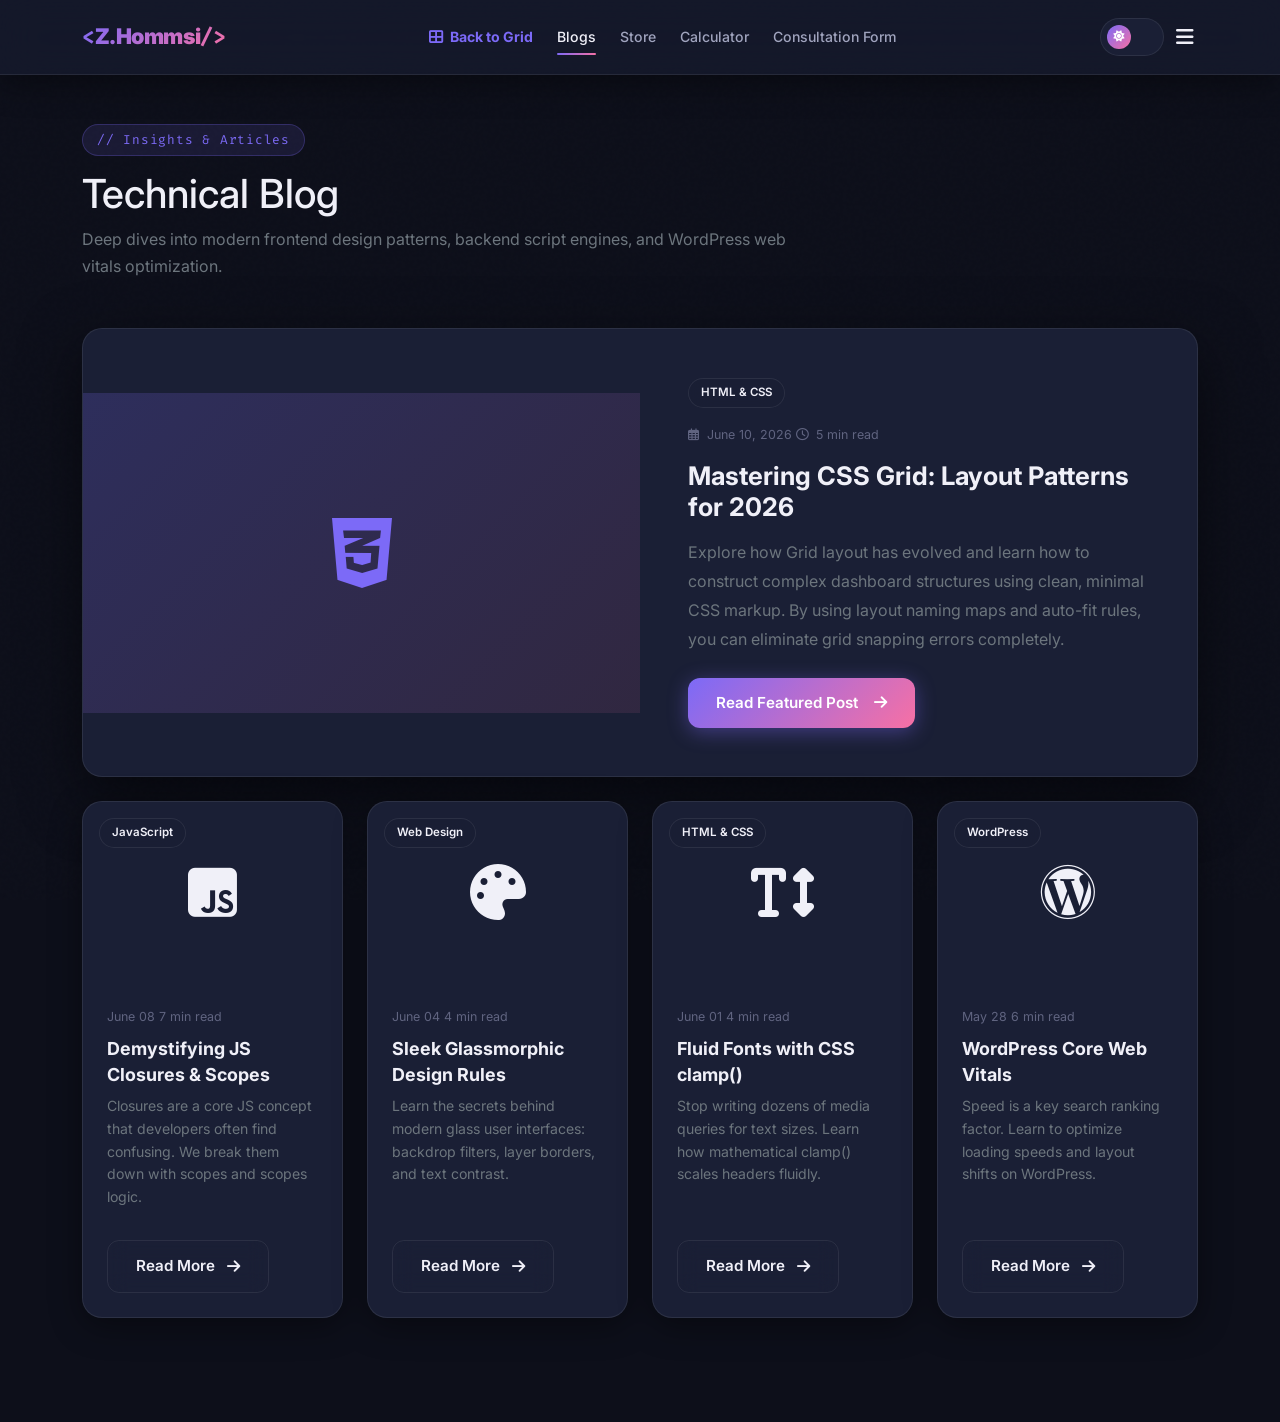
==== blog.html @ add09d16 "full project done" ====
<!DOCTYPE html>
<html lang="en" data-theme="dark">

<head>
  <meta charset="UTF-8" />
  <meta name="viewport" content="width=device-width, initial-scale=1.0" />
  <title>Insights &amp; Articles | Zaenaab Al-Hommsi</title>
  <meta name="description" content="Read insightful frontend design and software engineering articles by Zaenaab Al-Hommsi, featuring grid layouts, scope chains, glassmorphism, and performance vitals." />

  <script>
    const savedTheme = localStorage.getItem('theme') || 'dark';
    document.documentElement.setAttribute('data-theme', savedTheme);
  </script>

  <link rel="stylesheet" href="https://cdnjs.cloudflare.com/ajax/libs/font-awesome/6.5.0/css/all.min.css" />
  <link rel="preconnect" href="https://fonts.googleapis.com" />
  <link rel="preconnect" href="https://fonts.gstatic.com" crossorigin />
  <link href="https://fonts.googleapis.com/css2?family=Inter:wght@300;400;500;600;700;800;900&family=Fira+Code:wght@400;500&display=swap" rel="stylesheet" />
  
  <link href="https://cdn.jsdelivr.net/npm/bootstrap@5.3.2/dist/css/bootstrap.min.css" rel="stylesheet" />

  <link rel="stylesheet" href="css/style.css" />
  <link rel="stylesheet" href="css/tasks.css" />
</head>

<body>

  <nav class="tasks-navbar">
    <div class="container tasks-navbar-inner">
      <a href="index.html#showcase" class="tasks-nav-logo">
        <span>&lt;</span>Z.Hommsi<span>/&gt;</span>
      </a>

      <div class="tasks-nav-links d-none d-lg-flex">
        <a href="index.html#showcase" class="tasks-nav-link back-home"><i class="fas fa-th-large me-1"></i> Back to Grid</a>
        <a href="blog.html" class="tasks-nav-link active">Blogs</a>
        <a href="store.html" class="tasks-nav-link">Store</a>
        <a href="calculator.html" class="tasks-nav-link">Calculator</a>
        <a href="form.html" class="tasks-nav-link">Consultation Form</a>
      </div>

      <div class="d-flex align-items-center gap-2 tasks-nav-actions">
        <button class="theme-toggle" id="themeToggle" aria-label="Toggle theme">
          <div class="toggle-thumb"><i class="fas fa-sun"></i></div>
        </button>
        <button class="tasks-hamburger" id="tasksMobileToggle" aria-label="Toggle Menu">
          <i class="fas fa-bars"></i>
        </button>
      </div>
    </div>
  </nav>

  <div class="tasks-nav-mobile" id="tasksNavMobile">
    <a href="index.html#showcase"><i class="fas fa-th-large me-2"></i>Back to Grid</a>
    <a href="blog.html" class="active">Blogs</a>
    <a href="store.html">Store</a>
    <a href="calculator.html">Calculator</a>
    <a href="form.html">Consultation Form</a>
  </div>

  <main class="tasks-page-content">
    <div class="container py-4">
      
      <div class="row mb-5">
        <div class="col-12 col-md-8">
          <span class="section-tag">// Insights &amp; Articles</span>
          <h1 class="view-header-title">Technical Blog</h1>
          <p class="text-secondary mb-0">Deep dives into modern frontend design patterns, backend script engines, and WordPress web vitals optimization.</p>
        </div>
      </div>

      <div class="row">
        <div class="col-12">
          <div class="card featured-blog-card mb-4">
            <div class="row g-0 align-items-center">
              <div class="col-12 col-lg-6">
                <div class="featured-img-wrapper">
                  <div class="featured-placeholder-img">
                    <i class="fab fa-css3-alt"></i>
                  </div>
                </div>
              </div>
              <div class="col-12 col-lg-6">
                <div class="card-body p-4 p-md-5">
                  <span class="blog-card-badge position-static d-inline-block mb-3">HTML &amp; CSS</span>
                  <div class="blog-card-meta mb-3">
                    <span class="meta-date"><i class="far fa-calendar-alt"></i> June 10, 2026</span>
                    <span class="meta-read-time"><i class="far fa-clock"></i> 5 min read</span>
                  </div>
                  <h2 class="card-title fw-bold mb-3" style="font-size: 1.6rem; color: var(--text-primary);">Mastering CSS Grid: Layout Patterns for 2026</h2>
                  <p class="card-text text-secondary mb-4" style="line-height: 1.8;">
                    Explore how Grid layout has evolved and learn how to construct complex dashboard structures using clean, minimal CSS markup. By using layout naming maps and auto-fit rules, you can eliminate grid snapping errors completely.
                  </p>
                  <button class="btn btn-primary read-more-btn" data-article="1">
                    Read Featured Post <i class="fas fa-arrow-right ms-2"></i>
                  </button>
                </div>
              </div>
            </div>
          </div>
        </div>
      </div>

      <div class="row g-4">
        <div class="col-12 col-md-6 col-xl-3">
          <div class="card blog-card h-100">
            <div class="blog-card-img-wrapper">
              <div class="blog-card-badge">JavaScript</div>
              <div class="blog-img-placeholder b2">
                <i class="fab fa-js-square"></i>
              </div>
            </div>
            <div class="card-body d-flex flex-column p-4">
              <div class="blog-card-meta mb-2">
                <span>June 08</span>
                <span>7 min read</span>
              </div>
              <h3 class="blog-card-title card-title">Demystifying JS Closures &amp; Scopes</h3>
              <p class="blog-card-excerpt card-text text-secondary flex-grow-1">
                Closures are a core JS concept that developers often find confusing. We break them down with scopes and scopes logic.
              </p>
              <button class="btn btn-secondary btn-sm read-more-btn mt-3 align-self-start" data-article="2">
                Read More <i class="fas fa-arrow-right ms-1"></i>
              </button>
            </div>
          </div>
        </div>

        <div class="col-12 col-md-6 col-xl-3">
          <div class="card blog-card h-100">
            <div class="blog-card-img-wrapper">
              <div class="blog-card-badge">Web Design</div>
              <div class="blog-img-placeholder b3">
                <i class="fas fa-palette"></i>
              </div>
            </div>
            <div class="card-body d-flex flex-column p-4">
              <div class="blog-card-meta mb-2">
                <span>June 04</span>
                <span>4 min read</span>
              </div>
              <h3 class="blog-card-title card-title">Sleek Glassmorphic Design Rules</h3>
              <p class="blog-card-excerpt card-text text-secondary flex-grow-1">
                Learn the secrets behind modern glass user interfaces: backdrop filters, layer borders, and text contrast.
              </p>
              <button class="btn btn-secondary btn-sm read-more-btn mt-3 align-self-start" data-article="3">
                Read More <i class="fas fa-arrow-right ms-1"></i>
              </button>
            </div>
          </div>
        </div>

        <div class="col-12 col-md-6 col-xl-3">
          <div class="card blog-card h-100">
            <div class="blog-card-img-wrapper">
              <div class="blog-card-badge">HTML &amp; CSS</div>
              <div class="blog-img-placeholder b4">
                <i class="fas fa-text-height"></i>
              </div>
            </div>
            <div class="card-body d-flex flex-column p-4">
              <div class="blog-card-meta mb-2">
                <span>June 01</span>
                <span>4 min read</span>
              </div>
              <h3 class="blog-card-title card-title">Fluid Fonts with CSS clamp()</h3>
              <p class="blog-card-excerpt card-text text-secondary flex-grow-1">
                Stop writing dozens of media queries for text sizes. Learn how mathematical clamp() scales headers fluidly.
              </p>
              <button class="btn btn-secondary btn-sm read-more-btn mt-3 align-self-start" data-article="4">
                Read More <i class="fas fa-arrow-right ms-1"></i>
              </button>
            </div>
          </div>
        </div>

        <div class="col-12 col-md-6 col-xl-3">
          <div class="card blog-card h-100">
            <div class="blog-card-img-wrapper">
              <div class="blog-card-badge">WordPress</div>
              <div class="blog-img-placeholder b5">
                <i class="fab fa-wordpress"></i>
              </div>
            </div>
            <div class="card-body d-flex flex-column p-4">
              <div class="blog-card-meta mb-2">
                <span>May 28</span>
                <span>6 min read</span>
              </div>
              <h3 class="blog-card-title card-title">WordPress Core Web Vitals</h3>
              <p class="blog-card-excerpt card-text text-secondary flex-grow-1">
                Speed is a key search ranking factor. Learn to optimize loading speeds and layout shifts on WordPress.
              </p>
              <button class="btn btn-secondary btn-sm read-more-btn mt-3 align-self-start" data-article="5">
                Read More <i class="fas fa-arrow-right ms-1"></i>
              </button>
            </div>
          </div>
        </div>
      </div>

    </div>
  </main>

  <!-- Bootstrap Modal -->
  <div class="modal fade" id="blogReaderModal" tabindex="-1" aria-hidden="true">
    <div class="modal-dialog modal-dialog-centered modal-lg">
      <div class="modal-content blog-reader-content">
        <div class="modal-header blog-reader-header">
          <div>
            <span class="reader-badge" id="modalBadge">HTML &amp; CSS</span>
            <h2 class="reader-title" id="modalTitle">Article Title</h2>
            <div class="reader-meta">
              <span id="modalDate">June 10, 2026</span>
              <span id="modalReadTime">5 min read</span>
            </div>
          </div>
          <button type="button" class="btn-close blog-reader-close-btn" data-bs-dismiss="modal" aria-label="Close"></button>
        </div>
        <div class="modal-body reader-article-content" id="modalText">
        </div>
      </div>
    </div>
  </div>

  <script src="https://cdn.jsdelivr.net/npm/bootstrap@5.3.2/dist/js/bootstrap.bundle.min.js"></script>
  <script src="js/tasks.js"></script>
</body>

</html>
---- css/style.css ----
/* =========================================================
   style.css – Zaenaab Al-Hommsi Portfolio
   ========================================================= */

/* ── Google Fonts ── */
@import url('https://fonts.googleapis.com/css2?family=Inter:wght@300;400;500;600;700;800;900&family=Fira+Code:wght@400;500&display=swap');

/* ── CSS Variables ── */
:root {
  /* Colors – Dark Mode (default) */
  --bg-primary: #0d0f1a;
  --bg-secondary: #1f263c;
  --bg-card: #1a1f35;
  --bg-glass: rgba(26, 31, 53, 0.6);
  --border-color: rgba(255, 255, 255, 0.08);
  --accent: #7c6af7;
  --accent-hover: #9b8cf9;
  --accent-2: #f770a4;
  --gradient: linear-gradient(135deg, #7c6af7 0%, #f770a4 100%);
  --gradient-text: linear-gradient(135deg, #7c6af7, #f770a4);
  --text-primary: #f0f0f8;
  --text-secondary: #a0a4be;
  --text-muted: #606480;
  --shadow: 0 8px 32px rgba(0, 0, 0, 0.4);
  --shadow-lg: 0 20px 60px rgba(0, 0, 0, 0.5);
  --radius: 12px;
  --radius-lg: 20px;
  --transition: 0.3s cubic-bezier(0.4, 0, 0.2, 1);
  --font-main: 'Inter', sans-serif;
  --font-code: 'Fira Code', monospace;
}

[data-theme="light"] {
  --bg-primary: #f5f6ff;
  --bg-secondary: #ffffff;
  --bg-card: #ffffff;
  --bg-glass: rgba(255, 255, 255, 0.8);
  --border-color: rgba(0, 0, 0, 0.08);
  --text-primary: #0d0f1a;
  --text-secondary: #4a4f6a;
  --text-muted: #8a8fa8;
  --shadow: 0 8px 32px rgba(124, 106, 247, 0.12);
  --shadow-lg: 0 20px 60px rgba(124, 106, 247, 0.18);
}

/* ── Bootstrap Overrides ── */
.navbar {
  background-color: transparent !important;
}

.navbar-brand {
  font-size: 1.4rem !important;
  font-weight: 900 !important;
  letter-spacing: -0.02em !important;
}

.nav-link {
  font-size: 0.9rem !important;
  font-weight: 500 !important;
  color: var(--text-secondary) !important;
  padding: 0.5rem 0 !important;
  transition: color var(--transition) !important;
  position: relative;
}

.nav-link:hover,
.nav-link.active {
  color: var(--text-primary) !important;
}

.navbar-toggler {
  border: none !important;
  padding: 0 !important;
  box-shadow: none !important;
}

.card {
  background-color: var(--bg-card) !important;
  border-color: var(--border-color) !important;
  color: var(--text-primary) !important;
}

.btn:focus,
.btn:focus-visible,
.form-control:focus,
.form-select:focus {
  box-shadow: none !important;
}

.form-control,
.form-select {
  background-color: var(--bg-secondary) !important;
  border-color: var(--border-color) !important;
  color: var(--text-primary) !important;
}

.form-control::placeholder,
.form-select::placeholder {
  color: var(--text-muted) !important;
}

.btn-secondary {
  background-color: transparent !important;
  border-color: var(--border-color) !important;
  color: var(--text-primary) !important;
}

.btn-secondary:hover {
  border-color: var(--accent) !important;
  color: var(--accent) !important;
  background-color: transparent !important;
}

.btn-close {
  filter: invert(1) grayscale(100%) brightness(200%);
}

.modal-content {
  background-color: var(--bg-card) !important;
  border-color: var(--border-color) !important;
  color: var(--text-primary) !important;
}

.modal-backdrop {
  background-color: rgba(13, 15, 26, 0.8) !important;
}

.dropdown-menu {
  background-color: var(--bg-card) !important;
  border-color: var(--border-color) !important;
  color: var(--text-primary) !important;
}

/* ── Reset & Base ── */
*,
*::before,
*::after {
  box-sizing: border-box;
  margin: 0;
  padding: 0;
}

html {
  scroll-behavior: smooth;
  font-size: 16px;
}

body {
  font-family: var(--font-main);
  background: var(--bg-primary);
  color: var(--text-primary);
  line-height: 1.7;
  transition: background var(--transition), color var(--transition);
  overflow-x: hidden;
}

a {
  color: inherit;
  text-decoration: none;
}

img {
  max-width: 100%;
  display: block;
}

ul {
  list-style: none;
}

/* ── Utility ── */
.section {
  padding: 100px 0;
}

.section-tag {
  display: inline-block;
  font-family: var(--font-code);
  font-size: 0.8rem;
  color: var(--accent);
  background: rgba(124, 106, 247, 0.12);
  padding: 4px 14px;
  border-radius: 20px;
  border: 1px solid rgba(124, 106, 247, 0.25);
  margin-bottom: 14px;
  letter-spacing: 0.06em;
}

.section-title {
  font-size: clamp(2rem, 4vw, 2.8rem);
  font-weight: 800;
  line-height: 1.2;
  margin-bottom: 16px;
}

.gradient-text {
  background: var(--gradient-text);
  -webkit-background-clip: text;
  -webkit-text-fill-color: transparent;
  background-clip: text;
}

.section-subtitle {
  font-size: 1.05rem;
  color: var(--text-secondary);
  max-width: 560px;
}

/* ── Scrollbar ── */
::-webkit-scrollbar {
  width: 6px;
}

::-webkit-scrollbar-track {
  background: var(--bg-primary);
}

::-webkit-scrollbar-thumb {
  background: var(--accent);
  border-radius: 3px;
}

/* ── Noise Overlay ── */
body::before {
  content: '';
  position: fixed;
  inset: 0;
  background-image: url("data:image/svg+xml,%3Csvg viewBox='0 0 256 256' xmlns='http://www.w3.org/2000/svg'%3E%3Cfilter id='noise'%3E%3CfeTurbulence type='fractalNoise' baseFrequency='0.9' numOctaves='4' stitchTiles='stitch'/%3E%3C/filter%3E%3Crect width='100%25' height='100%25' filter='url(%23noise)' opacity='0.03'/%3E%3C/svg%3E");
  pointer-events: none;
  z-index: 0;
  opacity: 0.4;
}

/* ============================================================
   NAVBAR
   ============================================================ */
.navbar {
  position: fixed;
  top: 0;
  left: 0;
  right: 0;
  z-index: 1000;
  padding: 18px 0;
  transition: all var(--transition);
}

.navbar.scrolled {
  background: var(--bg-glass);
  backdrop-filter: blur(20px);
  -webkit-backdrop-filter: blur(20px);
  border-bottom: 1px solid var(--border-color);
  padding: 12px 0;
  box-shadow: var(--shadow);
}

.nav-logo {
  font-size: 1.4rem;
  font-weight: 900;
  background: var(--gradient-text);
  -webkit-background-clip: text;
  -webkit-text-fill-color: transparent;
  background-clip: text;
  letter-spacing: -0.02em;
}

.nav-logo span {
  font-family: var(--font-code);
}

.nav-links a {
  font-size: 0.9rem;
  font-weight: 500;
  color: var(--text-secondary);
  transition: color var(--transition);
  position: relative;
}

.nav-links a::after {
  content: '';
  position: absolute;
  left: 0;
  bottom: -4px;
  width: 0;
  height: 2px;
  background: var(--gradient);
  border-radius: 2px;
  transition: width var(--transition);
}

.nav-links a:hover,
.nav-links a.active {
  color: var(--text-primary);
}

.nav-links a:hover::after,
.nav-links a.active::after {
  width: 100%;
}

/* Theme Toggle */
.theme-toggle {
  background: var(--bg-card);
  border: 1px solid var(--border-color);
  border-radius: 50px;
  padding: 6px;
  cursor: pointer;
  display: flex;
  align-items: center;
  gap: 4px;
  transition: all var(--transition);
  width: 64px;
  position: relative;
}

.theme-toggle:hover {
  border-color: var(--accent);
}

.toggle-thumb {
  width: 24px;
  height: 24px;
  border-radius: 50%;
  background: var(--gradient);
  transition: transform var(--transition);
  display: flex;
  align-items: center;
  justify-content: center;
  font-size: 0.7rem;
}

[data-theme="light"] .toggle-thumb {
  transform: translateX(28px);
}

.toggle-thumb i {
  color: #fff;
}

/* Hamburger */
.hamburger {
  display: none;
  flex-direction: column;
  gap: 5px;
  cursor: pointer;
  padding: 4px;
  background: none;
  border: none;
}

.hamburger span {
  width: 22px;
  height: 2px;
  background: var(--text-primary);
  border-radius: 2px;
  transition: all var(--transition);
  display: block;
}

.hamburger.open span:nth-child(1) {
  transform: rotate(45deg) translate(5px, 5px);
}

.hamburger.open span:nth-child(2) {
  opacity: 0;
}

.hamburger.open span:nth-child(3) {
  transform: rotate(-45deg) translate(5px, -5px);
}

/* Mobile Nav */
.nav-mobile {
  display: none;
  flex-direction: column;
  gap: 0;
  overflow: hidden;
  max-height: 0;
  transition: max-height 0.4s ease;
  background: var(--bg-glass);
  backdrop-filter: blur(20px);
  border-top: 1px solid var(--border-color);
}

.nav-mobile.open {
  display: flex;
  max-height: 400px;
}

.nav-mobile a {
  padding: 14px 24px;
  color: var(--text-secondary);
  font-weight: 500;
  border-bottom: 1px solid var(--border-color);
  transition: all var(--transition);
}

.nav-mobile a:hover {
  color: var(--accent);
  background: rgba(124, 106, 247, 0.05);
}

/* ============================================================
   HERO
   ============================================================ */
.hero {
  min-height: 100vh;
  display: flex;
  align-items: center;
  position: relative;
  overflow: hidden;
  padding-top: 80px;
}

/* Orbs */
.hero-bg {
  position: absolute;
  inset: 0;
  overflow: hidden;
  z-index: 0;
}

.orb {
  position: absolute;
  border-radius: 50%;
  filter: blur(80px);
  animation: float 8s ease-in-out infinite;
}

.orb-1 {
  width: 600px;
  height: 600px;
  background: radial-gradient(circle, rgba(124, 106, 247, 0.2), transparent);
  top: -200px;
  right: -100px;
}

.orb-2 {
  width: 400px;
  height: 400px;
  background: radial-gradient(circle, rgba(247, 112, 164, 0.15), transparent);
  bottom: -100px;
  left: -50px;
  animation-delay: -4s;
}

@keyframes float {

  0%,
  100% {
    transform: translateY(0) scale(1);
  }

  50% {
    transform: translateY(-30px) scale(1.03);
  }
}

.hero-content {
  position: relative;
  z-index: 1;
}

.hero-badge {
  display: inline-flex;
  align-items: center;
  gap: 8px;
  background: rgba(124, 106, 247, 0.12);
  border: 1px solid rgba(124, 106, 247, 0.3);
  border-radius: 50px;
  padding: 6px 16px;
  font-size: 0.82rem;
  color: var(--accent);
  font-weight: 500;
  margin-bottom: 24px;
  animation: fadeInDown 0.6s ease both;
}

.hero-badge .dot {
  width: 6px;
  height: 6px;
  background: #22c55e;
  border-radius: 50%;
  animation: pulse 2s ease-in-out infinite;
}

@keyframes pulse {

  0%,
  100% {
    opacity: 1;
    transform: scale(1);
  }

  50% {
    opacity: 0.5;
    transform: scale(1.4);
  }
}

.hero-name {
  font-size: clamp(2.5rem, 5vw, 4rem);
  font-weight: 900;
  line-height: 1.1;
  letter-spacing: -0.03em;
  margin-bottom: 16px;
  animation: fadeInUp 0.7s ease 0.1s both;
}

.hero-role {
  font-size: clamp(1rem, 2vw, 1.25rem);
  color: var(--text-secondary);
  font-weight: 400;
  margin-bottom: 24px;
  animation: fadeInUp 0.7s ease 0.2s both;
}

.hero-role strong {
  color: var(--accent);
  font-weight: 600;
}

.hero-desc {
  color: var(--text-secondary);
  font-size: 1rem;
  max-width: 480px;
  margin-bottom: 36px;
  animation: fadeInUp 0.7s ease 0.3s both;
  line-height: 1.8;
}

.hero-cta {
  animation: fadeInUp 0.7s ease 0.4s both;
}

.btn {
  display: inline-flex;
  align-items: center;
  gap: 8px;
  padding: 14px 28px;
  border-radius: var(--radius);
  font-weight: 600;
  font-size: 0.95rem;
  transition: all var(--transition);
  cursor: pointer;
  border: none;
  font-family: var(--font-main);
}

.btn-primary {
  background: var(--gradient);
  color: #fff;
  box-shadow: 0 4px 20px rgba(124, 106, 247, 0.4);
}

.btn-primary:hover {
  transform: translateY(-2px);
  box-shadow: 0 8px 30px rgba(124, 106, 247, 0.5);
}

.btn-secondary {
  background: transparent;
  color: var(--text-primary);
  border: 1px solid var(--border-color);
  backdrop-filter: blur(10px);
}

.btn-secondary:hover {
  border-color: var(--accent);
  color: var(--accent);
  transform: translateY(-2px);
}

/* Hero visual side */
.hero-visual {
  position: relative;
  animation: fadeIn 1s ease 0.5s both;
}

.avatar-ring {
  position: relative;
  width: 320px;
  height: 320px;
}

.avatar-ring::before {
  content: '';
  position: absolute;
  inset: -4px;
  border-radius: 50%;
  background: var(--gradient);
  animation: spin 8s linear infinite;
  z-index: 0;
}

.avatar-ring::after {
  content: '';
  position: absolute;
  inset: 0;
  border-radius: 50%;
  background: var(--bg-primary);
  z-index: 1;
}

@keyframes spin {
  to {
    transform: rotate(360deg);
  }
}

.avatar-img {
  position: absolute;
  inset: 8px;
  border-radius: 50%;
  z-index: 2;
  overflow: hidden;
  background: var(--bg-card);
  display: flex;
  align-items: center;
  justify-content: center;
}

.avatar-img img.avatar-photo {
  width: 100%;
  height: 100%;
  object-fit: cover;
}

/* ── PLACEHOLDER PHOTO ──────────────────────────────────────
   TODO: Replace the SVG placeholder below with your actual photo.
   To do so: add your image file to the project (e.g. assets/photo.jpg)
   and replace the <svg> element with:
   <img src="assets/photo.jpg" alt="Zaenaab Al-Hommsi" style="width:100%;height:100%;object-fit:cover;">
   ─────────────────────────────────────────────────────────── */
.avatar-placeholder {
  width: 100%;
  height: 100%;
  display: flex;
  flex-direction: column;
  align-items: center;
  justify-content: center;
  background: linear-gradient(135deg, var(--bg-card), var(--bg-secondary));
  gap: 8px;
}

.avatar-placeholder i {
  font-size: 5rem;
  background: var(--gradient-text);
  -webkit-background-clip: text;
  -webkit-text-fill-color: transparent;
  background-clip: text;
}

.avatar-placeholder span {
  font-size: 0.75rem;
  color: var(--text-muted);
  font-family: var(--font-code);
}

/* Floating badge cards */
.hero-float-card {
  position: absolute;
  background: var(--bg-glass);
  backdrop-filter: blur(16px);
  border: 1px solid var(--border-color);
  border-radius: var(--radius);
  padding: 10px 16px;
  display: flex;
  align-items: center;
  gap: 8px;
  font-size: 0.82rem;
  font-weight: 600;
  box-shadow: var(--shadow);
  z-index: 3;
}

.hero-float-card i {
  font-size: 1rem;
}

.card-wp {
  bottom: 30px;
  left: -20px;
  color: #21759b;
}

.card-wp i {
  color: #21759b;
}

.card-code {
  top: 30px;
  right: -20px;
  color: var(--accent);
}

.card-code i {
  color: var(--accent);
}

/* Hero scroll indicator */
.scroll-hint {
  position: absolute;
  bottom: 40px;
  left: 50%;
  transform: translateX(-50%);
  display: flex;
  flex-direction: column;
  align-items: center;
  gap: 8px;
  color: var(--text-muted);
  font-size: 0.78rem;
  font-family: var(--font-code);
  animation: fadeIn 1.5s ease 1s both;
}

.scroll-mouse {
  width: 22px;
  height: 36px;
  border: 2px solid var(--text-muted);
  border-radius: 12px;
  position: relative;
}

.scroll-mouse::before {
  content: '';
  width: 4px;
  height: 8px;
  background: var(--accent);
  border-radius: 2px;
  position: absolute;
  top: 6px;
  left: 50%;
  transform: translateX(-50%);
  animation: scrollDown 1.5s ease-in-out infinite;
}

@keyframes scrollDown {
  0% {
    opacity: 1;
    top: 6px;
  }

  100% {
    opacity: 0;
    top: 18px;
  }
}

/* ============================================================
   ABOUT
   ============================================================ */
.about {
  background: var(--bg-secondary);
}

.stat-card {
  background: var(--bg-card);
  border: 1px solid var(--border-color);
  border-radius: var(--radius);
  transition: all var(--transition);
}

.stat-card:hover {
  border-color: var(--accent);
  transform: translateY(-4px);
  box-shadow: 0 8px 24px rgba(124, 106, 247, 0.15);
}

.stat-num {
  font-size: 1.8rem;
  font-weight: 800;
  background: var(--gradient-text);
  -webkit-background-clip: text;
  -webkit-text-fill-color: transparent;
  background-clip: text;
}

.stat-label {
  font-size: 0.82rem;
  color: var(--text-muted);
  margin-top: 4px;
}

.about-text p {
  color: var(--text-secondary);
  margin-bottom: 18px;
  line-height: 1.9;
}

.interest-tag {
  background: rgba(124, 106, 247, 0.1);
  border: 1px solid rgba(124, 106, 247, 0.2);
  color: var(--accent);
  padding: 6px 14px;
  border-radius: 50px;
  font-size: 0.83rem;
  font-weight: 500;
  transition: all var(--transition);
}

.interest-tag:hover {
  background: rgba(124, 106, 247, 0.2);
  transform: translateY(-2px);
}

/* ============================================================
   SKILLS
   ============================================================ */
.skill-category {
  background: var(--bg-card);
  border: 1px solid var(--border-color);
  border-radius: var(--radius-lg);
  transition: all var(--transition);
  position: relative;
  overflow: hidden;
}

.skill-category::before {
  content: '';
  position: absolute;
  top: 0;
  left: 0;
  right: 0;
  height: 3px;
  background: var(--gradient);
  transform: scaleX(0);
  transform-origin: left;
  transition: transform var(--transition);
}

.skill-category:hover::before {
  transform: scaleX(1);
}

.skill-category:hover {
  border-color: rgba(124, 106, 247, 0.3);
  transform: translateY(-6px);
  box-shadow: var(--shadow);
}

.skill-cat-title {
  font-size: 0.8rem;
  font-weight: 600;
  color: var(--text-muted);
  text-transform: uppercase;
  letter-spacing: 0.1em;
  margin-bottom: 20px;
  display: flex;
  align-items: center;
  gap: 8px;
}

.skill-cat-title i {
  color: var(--accent);
}

.skill-name {
  font-size: 0.9rem;
  font-weight: 600;
}

.skill-pct {
  font-size: 0.82rem;
  color: var(--accent);
  font-family: var(--font-code);
}

.skill-bar {
  height: 6px;
  background: var(--border-color);
  border-radius: 3px;
  overflow: hidden;
}

.skill-fill {
  height: 100%;
  border-radius: 3px;
  background: var(--gradient);
  width: 0;
  transition: width 1.2s cubic-bezier(0.4, 0, 0.2, 1);
}

/* Tech icon chips */
.tech-chip {
  display: flex;
  align-items: center;
  gap: 8px;
  background: var(--bg-card);
  border: 1px solid var(--border-color);
  border-radius: var(--radius);
  padding: 10px 16px;
  font-size: 0.88rem;
  font-weight: 500;
  transition: all var(--transition);
  cursor: default;
}

.tech-chip:hover {
  border-color: var(--accent);
  transform: translateY(-3px);
  box-shadow: 0 6px 20px rgba(124, 106, 247, 0.15);
}

.tech-chip i {
  font-size: 1.1rem;
}

/* ============================================================
   PROJECTS
   ============================================================ */
.projects {
  background: var(--bg-secondary);
}

.projects-header {
  margin-bottom: 48px;
}

.project-card {
  background: var(--bg-card);
  border: 1px solid var(--border-color);
  border-radius: var(--radius-lg);
  overflow: hidden;
  transition: all var(--transition);
}

.project-card:hover {
  transform: translateY(-8px);
  border-color: rgba(124, 106, 247, 0.4);
  box-shadow: var(--shadow-lg);
}

.project-img {
  height: 200px;
  position: relative;
  overflow: hidden;
}

.project-overlay {
  position: absolute;
  inset: 0;
  background: var(--gradient);
  opacity: 0;
  transition: opacity var(--transition);
  display: flex;
  align-items: center;
  justify-content: center;
  gap: 16px;
}

.project-card:hover .project-overlay {
  opacity: 0.95;
}

.overlay-btn {
  width: 44px;
  height: 44px;
  border-radius: 50%;
  background: rgba(255, 255, 255, 0.2);
  border: 2px solid rgba(255, 255, 255, 0.4);
  color: #fff;
  display: flex;
  align-items: center;
  justify-content: center;
  font-size: 1rem;
  cursor: pointer;
  transition: all var(--transition);
  text-decoration: none;
}

.overlay-btn:hover {
  background: rgba(255, 255, 255, 0.35);
  transform: scale(1.1);
}

.project-placeholder-img {
  width: 100%;
  height: 100%;
  display: flex;
  flex-direction: column;
  align-items: center;
  justify-content: center;
  gap: 12px;
  font-size: 0.78rem;
  color: var(--text-muted);
  font-family: var(--font-code);
}

.project-placeholder-img i {
  font-size: 2.5rem;
}

.project-placeholder-img.p1 {
  background: linear-gradient(135deg, #1e1b4b, #312e81);
}

.project-placeholder-img.p2 {
  background: linear-gradient(135deg, #1a1035, #4a1d96);
}

.project-placeholder-img.p3 {
  background: linear-gradient(135deg, #0f1635, #1e3a5f);
}

.project-placeholder-img.p4 {
  background: linear-gradient(135deg, #1a1a2e, #16213e);
}

.project-footer {
  margin-top: 20px;
  padding-top: 16px;
  border-top: 1px solid var(--border-color);
}

.project-link {
  font-size: 0.82rem;
  font-weight: 600;
  color: var(--accent);
  transition: all var(--transition);
  display: inline-flex;
  align-items: center;
  gap: 6px;
}

.project-link:hover {
  color: var(--accent-hover);
  gap: 10px;
}

.project-status {
  font-size: 0.72rem;
  padding: 4px 10px;
  border-radius: 50px;
  font-weight: 600;
}

.status-learning {
  background: rgba(234, 179, 8, 0.12);
  color: #facc15;
  border: 1px solid rgba(234, 179, 8, 0.25);
}

.status-done {
  background: rgba(34, 197, 94, 0.12);
  color: #4ade80;
  border: 1px solid rgba(34, 197, 94, 0.25);
}

/* ============================================================
   WORDPRESS
   ============================================================ */
.wordpress {
  background: var(--bg-primary);
}

.wp-icon {
  width: 44px;
  height: 44px;
  border-radius: var(--radius);
  background: rgba(33, 117, 155, 0.15);
  border: 1px solid rgba(33, 117, 155, 0.25);
  display: flex;
  align-items: center;
  justify-content: center;
  flex-shrink: 0;
  font-size: 1.1rem;
  color: #21759b;
}

.wp-feature-text h4 {
  font-size: 0.95rem;
  font-weight: 700;
  margin-bottom: 4px;
}

.wp-feature-text p {
  font-size: 0.88rem;
  color: var(--text-secondary);
}

.wp-visual {
  background: var(--bg-card);
  border: 1px solid var(--border-color);
  border-radius: var(--radius-lg);
  padding: 32px;
}

.wp-logo-big {
  font-size: 4rem;
  color: #21759b;
  margin-bottom: 16px;
}

.wp-visual h3 {
  font-size: 1.3rem;
  font-weight: 700;
  margin-bottom: 8px;
}

.wp-visual p {
  color: var(--text-secondary);
  font-size: 0.9rem;
  margin-bottom: 24px;
}

.wp-tool {
  background: rgba(33, 117, 155, 0.1);
  border: 1px solid rgba(33, 117, 155, 0.2);
  color: #5ba4c8;
  padding: 6px 14px;
  border-radius: 50px;
  font-size: 0.82rem;
  font-weight: 500;
}

/* ============================================================
   EDUCATION
   ============================================================ */
.education {
  background: var(--bg-secondary);
}

.edu-timeline {
  position: relative;
}

.edu-timeline::before {
  content: '';
  position: absolute;
  left: 24px;
  top: 0;
  bottom: 0;
  width: 2px;
  background: linear-gradient(to bottom, var(--accent), var(--accent-2));
  border-radius: 2px;
}

.edu-item {
  padding-left: 64px;
  position: relative;
  padding-bottom: 40px;
}

.edu-dot {
  position: absolute;
  left: 14px;
  width: 22px;
  height: 22px;
  border-radius: 50%;
  background: var(--gradient);
  border: 3px solid var(--bg-secondary);
  top: 4px;
  flex-shrink: 0;
  box-shadow: 0 0 0 4px rgba(124, 106, 247, 0.15);
}

.edu-card {
  background: var(--bg-card);
  border: 1px solid var(--border-color);
  border-radius: var(--radius-lg);
  padding: 28px;
  flex: 1;
  transition: all var(--transition);
}

.edu-card:hover {
  border-color: rgba(124, 106, 247, 0.3);
  box-shadow: var(--shadow);
  transform: translateX(6px);
}

.edu-year {
  font-size: 0.78rem;
  font-family: var(--font-code);
  color: var(--accent);
  font-weight: 600;
  margin-bottom: 8px;
}

.edu-title {
  font-size: 1.1rem;
  font-weight: 700;
  margin-bottom: 4px;
}

.edu-school {
  color: var(--text-secondary);
  font-size: 0.9rem;
  margin-bottom: 14px;
}

.edu-badge {
  font-size: 0.75rem;
  padding: 4px 12px;
  border-radius: 50px;
  background: rgba(124, 106, 247, 0.1);
  color: var(--accent);
  border: 1px solid rgba(124, 106, 247, 0.2);
  font-weight: 500;
}

/* ============================================================
   CONTACT
   ============================================================ */
.contact {
  background: var(--bg-primary);
}

.contact-link {
  padding: 18px 20px;
  background: var(--bg-card);
  border: 1px solid var(--border-color);
  border-radius: var(--radius);
  transition: all var(--transition);
  display: block;
}

.contact-link:hover {
  border-color: var(--accent);
  transform: translateX(8px);
  box-shadow: var(--shadow);
}

.contact-icon {
  width: 44px;
  height: 44px;
  border-radius: var(--radius);
  background: var(--gradient);
  display: flex;
  align-items: center;
  justify-content: center;
  font-size: 1.1rem;
  color: #fff;
  flex-shrink: 0;
}

.contact-link-text .label {
  font-size: 0.75rem;
  color: var(--text-muted);
  font-family: var(--font-code);
  margin-bottom: 2px;
}

.contact-link-text .value {
  font-size: 0.95rem;
  font-weight: 600;
  color: var(--text-primary);
}

/* CTA Card */
.contact-cta {
  background: var(--bg-card);
  border: 1px solid var(--border-color);
  border-radius: var(--radius-lg);
}

.contact-cta h3 {
  font-size: 1.4rem;
  font-weight: 700;
  margin-bottom: 12px;
}

.contact-cta p {
  color: var(--text-secondary);
  margin-bottom: 28px;
  line-height: 1.8;
}

.form-group {
  display: flex;
  flex-direction: column;
  gap: 6px;
}

.form-group label {
  font-size: 0.82rem;
  font-weight: 600;
  color: var(--text-secondary);
}

.form-group input,
.form-group textarea,
.form-group .form-control {
  background: var(--bg-secondary);
  border: 1px solid var(--border-color);
  border-radius: var(--radius);
  padding: 12px 16px;
  color: var(--text-primary);
  font-family: var(--font-main);
  font-size: 0.9rem;
  transition: border-color var(--transition);
  outline: none;
  resize: vertical;
}

.form-group input:focus,
.form-group textarea:focus,
.form-group .form-control:focus {
  border-color: var(--accent);
  box-shadow: none;
}

.form-group input::placeholder,
.form-group textarea::placeholder,
.form-group .form-control::placeholder {
  color: var(--text-muted);
}

/* ============================================================
   FOOTER
   ============================================================ */
footer {
  background: var(--bg-secondary);
  border-top: 1px solid var(--border-color);
}

footer p {
  color: var(--text-muted);
  font-size: 0.88rem;
}

footer p span {
  color: var(--accent);
}

footer p a {
  color: var(--accent);
  font-weight: 600;
}

footer p a:hover {
  color: var(--accent-hover);
}

/* ============================================================
   ANIMATIONS
   ============================================================ */
@keyframes fadeIn {
  from {
    opacity: 0;
  }

  to {
    opacity: 1;
  }
}

@keyframes fadeInUp {
  from {
    opacity: 0;
    transform: translateY(24px);
  }

  to {
    opacity: 1;
    transform: translateY(0);
  }
}

@keyframes fadeInDown {
  from {
    opacity: 0;
    transform: translateY(-16px);
  }

  to {
    opacity: 1;
    transform: translateY(0);
  }
}

.reveal {
  opacity: 0;
  transform: translateY(30px);
  transition: opacity 0.7s ease, transform 0.7s ease;
}

.reveal.visible {
  opacity: 1;
  transform: translateY(0);
}

/* ============================================================
   SHOWCASE
   ============================================================ */
.showcase {
  background: var(--bg-secondary);
}

.showcase-card {
  background: var(--bg-card);
  border: 1px solid var(--border-color);
  border-radius: var(--radius-lg);
  transition: transform var(--transition), border-color var(--transition), box-shadow var(--transition);
}

.showcase-icon {
  width: 56px;
  height: 56px;
  border-radius: 12px;
  display: flex;
  align-items: center;
  justify-content: center;
  font-size: 1.5rem;
  border: 1px solid rgba(255, 255, 255, 0.05);
}

.showcase-card h3 {
  font-size: 1.25rem;
  font-weight: 700;
  margin-bottom: 0;
  color: var(--text-primary);
}

.showcase-card p {
  color: var(--text-secondary);
  font-size: 0.9rem;
  line-height: 1.6;
  flex-grow: 1;
  margin-bottom: 0;
}

.showcase-card .btn {
  padding: 10px 20px;
  font-size: 0.85rem;
  justify-content: center;
}

.showcase-card:hover {
  transform: translateY(-8px);
  border-color: var(--accent) !important;
  box-shadow: var(--shadow-lg);
}

/* ============================================================
   RESPONSIVE
   ============================================================ */

/* Medium screens: stack layout, show hamburger, reduce visual sizes */
@media (max-width: 1000px) {
  .section {
    padding: 80px 0;
  }

  .hero-visual {
    margin-top: 20px;
  }

  .hero-visual .avatar-ring {
    max-width: 280px;
    width: 100%;
  }

  .hero-float-card {
    display: none;
  }

  .hero {
    padding-top: 70px;
  }

  .avatar-ring {
    width: 240px;
    height: 240px;
  }

  .orb-1 {
    width: 420px;
    height: 420px;
    top: -140px;
    right: -80px;
  }

  .orb-2 {
    width: 260px;
    height: 260px;
    bottom: -80px;
    left: -40px;
  }

  .contact-link {
    width: 100%;
  }

  .nav-mobile {
    position: absolute;
    top: 100%;
    left: 12px;
    right: 12px;
    border-radius: 16px;
    overflow: hidden;
  }

  .nav-mobile.open {
    max-height: 420px;
  }
}

/* Small screens: tighten spacing, stack CTAs, reduce paddings */
@media (max-width: 600px) {
  .section {
    padding: 48px 0;
  }

  .hero {
    padding-top: 60px;
    min-height: auto;
  }

  .hero-desc {
    max-width: 100%;
  }

  .avatar-ring {
    width: 200px;
    height: 200px;
  }

  .avatar-img img.avatar-photo {
    object-position: center top;
  }

  .hero-badge {
    font-size: 0.75rem;
    padding: 5px 12px;
  }

  .orb-1 {
    width: 320px;
    height: 320px;
    top: -120px;
    right: -60px;
  }

  .orb-2 {
    width: 200px;
    height: 200px;
    bottom: -70px;
    left: -30px;
  }

  .edu-timeline::before {
    left: 12px;
  }

  .edu-item {
    display: block;
    padding-left: 16px;
    padding-bottom: 24px;
  }

  .edu-dot {
    left: 8px;
  }

  .contact-cta {
    padding: 28px;
  }

  .contact-link {
    padding: 14px 16px;
  }

  .project-img {
    height: 160px;
  }

  .nav-mobile {
    left: 10px;
    right: 10px;
  }
}

@media (max-width: 480px) {
  html {
    font-size: 15px;
  }

  .section {
    padding: 36px 0;
  }

  .hero-name {
    font-size: 2.3rem;
  }

  .hero-desc {
    font-size: 0.95rem;
  }

  .btn {
    min-width: 0;
  }

  .hero-visual {
    margin-top: 16px;
  }

  .hero-visual .avatar-ring {
    width: 180px;
    height: 180px;
  }

  .orb-1 {
    width: 260px;
    height: 260px;
    top: -100px;
    right: -50px;
  }

  .orb-2 {
    width: 160px;
    height: 160px;
    bottom: -60px;
    left: -20px;
  }

  .nav-logo {
    font-size: 1rem;
  }

  .card-wp,
  .card-code {
    font-size: 0.85rem;
    padding: 9px 14px;
  }

  .project-card {
    border-radius: 18px;
  }

  .contact-cta {
    padding: 22px;
  }

  .footer p {
    font-size: 0.82rem;
  }
}

/* ── Custom Tasks Showcase Nav Link ── */
.nav-links a.highlight-link {
  color: var(--accent);
  font-weight: 700;
  border: 1px solid rgba(124, 106, 247, 0.2);
  padding: 6px 14px;
  border-radius: 50px;
  background: rgba(124, 106, 247, 0.05);
  transition: all var(--transition);
  display: inline-flex;
  align-items: center;
  gap: 6px;
}

.nav-links a.highlight-link:hover {
  background: var(--gradient);
  color: #fff !important;
  border-color: transparent;
  box-shadow: 0 4px 12px rgba(124, 106, 247, 0.25);
  transform: translateY(-1px);
}

.nav-links a.highlight-link::after {
  display: none !important;
}

/* ── Custom Project Card Image Styling ── */
.project-image {
  width: 100%;
  height: 100%;
  object-fit:cover;
  object-position: top;
  display: block;
  transition: transform var(--transition);
}

.project-image.contain-logo {
  object-fit: contain;
  background-color: var(--bg-card);
}

.project-card:hover .project-image {
  transform: scale(1.05);
}

/* ── Project Card Body & Tags ── */
.project-title {
  font-size: 1.1rem;
  font-weight: 700;
  margin-bottom: 10px;
}

.project-desc {
  font-size: 0.9rem;
  color: var(--text-secondary);
  line-height: 1.7;
}

.project-tag {
  font-size: 0.72rem;
  font-weight: 600;
  padding: 3px 10px;
  border-radius: 50px;
  background: rgba(124, 106, 247, 0.12);
  color: var(--accent);
  border: 1px solid rgba(124, 106, 247, 0.2);
}
---- css/tasks.css ----
/* ── Top Header Navigation Bar ── */
.tasks-navbar {
  position: fixed;
  top: 0;
  left: 0;
  right: 0;
  z-index: 1000;
  background: var(--bg-glass);
  backdrop-filter: blur(20px);
  -webkit-backdrop-filter: blur(20px);
  border-bottom: 1px solid var(--border-color);
  padding: 16px 0;
  box-shadow: var(--shadow);
  transition: background var(--transition), padding var(--transition);
}

.tasks-nav-logo {
  font-size: 1.35rem;
  font-weight: 900;
  background: var(--gradient-text);
  -webkit-background-clip: text;
  -webkit-text-fill-color: transparent;
  background-clip: text;
  letter-spacing: -0.02em;
}

.tasks-nav-logo span {
  font-family: var(--font-code);
}

.tasks-nav-links {
  gap: 24px;
  align-items: center;
}

.tasks-nav-link {
  font-size: 0.88rem;
  font-weight: 500;
  color: var(--text-secondary);
  transition: color var(--transition);
  position: relative;
  padding: 6px 0;
}

.tasks-nav-link::after {
  content: '';
  position: absolute;
  left: 0;
  bottom: 0;
  width: 0;
  height: 2px;
  background: var(--gradient);
  border-radius: 2px;
  transition: width var(--transition);
}

.tasks-nav-link:hover,
.tasks-nav-link.active {
  color: var(--text-primary);
}

.tasks-nav-link:hover::after,
.tasks-nav-link.active::after {
  width: 100%;
}

.tasks-nav-link.back-home {
  font-weight: 700;
  color: var(--accent);
}

.tasks-nav-link.back-home i {
  transition: transform var(--transition);
}

.tasks-nav-link.back-home:hover i {
  transform: scale(1.2);
}

.tasks-nav-link.back-home::after {
  display: none;
}

.tasks-nav-actions {
  display: flex;
  align-items: center;
  gap: 12px;
}

.tasks-navbar-inner {
  display: flex;
  align-items: center;
  justify-content: space-between;
}

/* Mobile Nav Styles */
.tasks-hamburger {
  background: none;
  border: none;
  color: var(--text-primary);
  font-size: 1.25rem;
  cursor: pointer;
  padding: 4px;
}

.tasks-nav-mobile {
  display: none;
  flex-direction: column;
  background: var(--bg-glass);
  backdrop-filter: blur(20px);
  -webkit-backdrop-filter: blur(20px);
  border-bottom: 1px solid var(--border-color);
  position: fixed;
  top: 70px;
  left: 0;
  right: 0;
  z-index: 990;
  overflow: hidden;
  max-height: 0;
  transition: max-height 0.4s ease;
}

.tasks-nav-mobile.open {
  display: flex;
  max-height: 300px;
}

.tasks-nav-mobile a {
  padding: 12px 24px;
  color: var(--text-secondary);
  font-weight: 500;
  border-bottom: 1px dashed var(--border-color);
  transition: all var(--transition);
}

.tasks-nav-mobile a:hover,
.tasks-nav-mobile a.active {
  color: var(--accent);
  background: rgba(124, 106, 247, 0.03);
}

/* ── Content Offsets ── */
.tasks-page-content {
  padding-top: 100px;
  padding-bottom: 80px;
  min-height: 100vh;
}

/* ── Sub-page Widgets general ── */
.blog-card,
.product-card,
.form-container-card,
.calculator-log-panel {
  background: var(--bg-card);
  border: 1px solid var(--border-color);
  border-radius: var(--radius-lg);
  overflow: hidden;
  box-shadow: var(--shadow);
  transition: transform var(--transition), border-color var(--transition), box-shadow var(--transition);
}

.blog-card:hover,
.product-card:hover {
  transform: translateY(-6px);
  border-color: var(--accent);
  box-shadow: var(--shadow-lg);
}

/* ── Task 2: Blog Layout Styles ── */
.featured-blog-card {
  background: var(--bg-card);
  border: 1px solid var(--border-color);
  border-radius: var(--radius-lg);
  overflow: hidden;
  box-shadow: var(--shadow-lg);
  transition: border-color var(--transition);
}

.featured-blog-card:hover {
  border-color: var(--accent);
}

.featured-img-wrapper {
  height: 320px;
  position: relative;
  overflow: hidden;
}

.featured-placeholder-img {
  width: 100%;
  height: 100%;
  background: linear-gradient(135deg, rgba(124, 106, 247, 0.2) 0%, rgba(247, 112, 164, 0.1) 100%);
  display: flex;
  align-items: center;
  justify-content: center;
  font-size: 5rem;
  color: var(--accent);
}

.blog-card-img-wrapper,
.product-card-img-wrapper {
  height: 180px;
  position: relative;
  overflow: hidden;
}

.blog-img-placeholder,
.product-img-placeholder {
  width: 100%;
  height: 100%;
  display: flex;
  align-items: center;
  justify-content: center;
  font-size: 3.5rem;
  transition: transform var(--transition);
}

.blog-card:hover .blog-img-placeholder,
.product-card:hover .product-img-placeholder {
  transform: scale(1.05);
}

.blog-card-badge {
  position: absolute;
  top: 16px;
  left: 16px;
  background: var(--bg-glass);
  backdrop-filter: blur(12px);
  border: 1px solid var(--border-color);
  padding: 4px 12px;
  border-radius: 50px;
  font-size: 0.72rem;
  font-weight: 600;
  color: var(--text-primary);
  z-index: 5;
}

.blog-card-meta {
  font-size: 0.78rem;
  color: var(--text-muted);
}

.blog-card-meta i {
  margin-right: 4px;
}

.blog-card-title {
  font-size: 1.12rem;
  font-weight: 700;
  line-height: 1.45;
}

.blog-card-excerpt {
  font-size: 0.88rem;
  line-height: 1.6;
  color: var(--text-secondary);
}

/* Blog Reader Modal - Bootstrap Modal Override */
.blog-reader-content {
  background: var(--bg-card);
  border: 1px solid var(--border-color);
  border-radius: var(--radius-lg);
  box-shadow: var(--shadow-lg);
}

.blog-reader-header {
  border-bottom: 1px solid var(--border-color);
  padding-bottom: 20px;
  margin-bottom: 0;
}

.blog-reader-close-btn {
  background: var(--bg-secondary);
  border: 1px solid var(--border-color);
  border-radius: 50%;
  color: var(--text-secondary);
  opacity: 1;
  transition: all var(--transition);
}

.blog-reader-close-btn:hover {
  color: var(--accent-2);
  border-color: var(--accent-2);
  transform: rotate(90deg);
  opacity: 1;
}

.reader-badge {
  display: inline-block;
  background: rgba(124, 106, 247, 0.12);
  color: var(--accent);
  font-size: 0.72rem;
  font-weight: 700;
  padding: 4px 12px;
  border-radius: 50px;
  margin-bottom: 12px;
}

.reader-title {
  font-size: clamp(1.35rem, 2.5vw, 1.8rem);
  font-weight: 800;
  color: var(--text-primary);
  line-height: 1.35;
}

.reader-meta {
  font-size: 0.82rem;
  color: var(--text-muted);
}

.reader-meta span:not(:last-child)::after {
  content: '\2022';
  margin: 0 8px;
}

.reader-article-content {
  color: var(--text-secondary);
  font-size: 0.95rem;
  line-height: 1.85;
}

.reader-article-content p {
  margin-bottom: 16px;
}

.reader-article-content strong {
  color: var(--text-primary);
}

/* ── Task 3: Store Layout Styles ── */
.store-hero {
  background: linear-gradient(135deg, rgba(124, 106, 247, 0.08) 0%, rgba(247, 112, 164, 0.04) 100%);
  border: 1px solid var(--border-color);
  border-radius: var(--radius-lg);
  padding: 40px;
}

.filter-pill {
  background: var(--bg-card);
  border: 1px solid var(--border-color);
  color: var(--text-secondary);
  padding: 6px 18px;
  border-radius: 50px;
  font-size: 0.85rem;
  font-weight: 500;
  cursor: pointer;
  transition: all var(--transition);
}

.filter-pill:hover {
  border-color: var(--accent);
  color: var(--text-primary);
}

.filter-pill.active {
  background: var(--gradient);
  color: #fff;
  border-color: transparent;
  box-shadow: 0 4px 15px rgba(124, 106, 247, 0.2);
}

.product-category {
  font-size: 0.72rem;
  font-weight: 600;
  color: var(--accent);
  text-transform: uppercase;
  letter-spacing: 0.05em;
}

.product-title {
  font-size: 1.1rem;
  font-weight: 700;
  color: var(--text-primary);
}

.product-desc {
  font-size: 0.85rem;
  line-height: 1.6;
  color: var(--text-secondary);
}

.product-price {
  font-size: 1.25rem;
  font-weight: 800;
  color: var(--text-primary);
  font-family: var(--font-code);
}

/* Cart Widget Dropdown - Bootstrap Override */
.cart-btn {
  background: var(--bg-card);
  border: 1px solid var(--border-color);
  color: var(--text-primary);
  width: 48px;
  height: 48px;
  border-radius: 50%;
  cursor: pointer;
  position: relative;
  transition: all var(--transition);
}

.cart-btn:hover {
  border-color: var(--accent);
  color: var(--accent);
  transform: scale(1.05);
}

.cart-badge {
  position: absolute;
  top: -4px;
  right: -4px;
  background: var(--accent-2);
  color: #fff;
  font-size: 0.72rem;
  font-weight: 700;
  min-width: 20px;
  height: 20px;
  border-radius: 50%;
  display: flex;
  align-items: center;
  justify-content: center;
  border: 2px solid var(--bg-card);
  transition: transform 0.3s cubic-bezier(0.175, 0.885, 0.32, 1.275);
}

.cart-badge.pop {
  transform: scale(1.4);
}

.cart-dropdown {
  background: var(--bg-card);
  border: 1px solid var(--border-color);
  border-radius: var(--radius);
  box-shadow: var(--shadow-lg);
  padding: 16px;
  width: 320px;
}

.cart-dropdown-title {
  font-size: 0.95rem;
  font-weight: 700;
  margin-bottom: 12px;
  border-bottom: 1px solid var(--border-color);
  padding-bottom: 8px;
  color: var(--text-primary);
}

.cart-dropdown-items {
  max-height: 200px;
  overflow-y: auto;
}

.cart-item-row {
  border-bottom: 1px dashed var(--border-color);
  padding: 8px 0;
  font-size: 0.82rem;
}

.cart-item-name {
  font-weight: 500;
  color: var(--text-primary);
  max-width: 160px;
  white-space: nowrap;
  overflow: hidden;
  text-overflow: ellipsis;
}

.cart-item-price {
  font-family: var(--font-code);
  font-weight: 600;
  color: var(--text-secondary);
}

.cart-item-remove-btn {
  background: none;
  border: none;
  color: var(--text-muted);
  cursor: pointer;
  padding: 4px;
  transition: color var(--transition);
}

.cart-item-remove-btn:hover {
  color: var(--accent-2);
}

.cart-dropdown-footer {
  padding-top: 12px;
  border-top: 1px solid var(--border-color);
  margin-top: 8px;
}

/* ── Task 4: Calculator & Log Panel Styles ── */
.calculator-app {
  background: var(--bg-glass);
  backdrop-filter: blur(20px);
  -webkit-backdrop-filter: blur(20px);
  border: 1px solid var(--border-color);
  border-radius: var(--radius-lg);
  padding: 24px;
  box-shadow: var(--shadow-lg);
  position: relative;
  max-width: 400px;
  margin: 0 auto;
}

.calculator-display-wrapper {
  background: rgba(0, 0, 0, 0.25);
  border: 1px solid var(--border-color);
  border-radius: var(--radius);
  padding: 16px 20px;
  margin-bottom: 20px;
  text-align: right;
}

.calculator-history {
  font-family: var(--font-code);
  font-size: 0.82rem;
  color: var(--text-muted);
  min-height: 20px;
  overflow-x: auto;
  white-space: nowrap;
}

.calculator-screen {
  font-family: var(--font-code);
  font-size: 2.2rem;
  font-weight: 700;
  color: var(--text-primary);
  overflow-x: auto;
  white-space: nowrap;
  margin-top: 4px;
}

.calc-btn {
  height: 56px;
  border-radius: var(--radius);
  font-family: var(--font-code);
  font-size: 1.2rem;
  font-weight: 600;
  border: 1px solid var(--border-color);
  cursor: pointer;
  transition: all 0.15s cubic-bezier(0.4, 0, 0.2, 1);
}

.calc-btn.btn-num {
  background: var(--bg-card);
  color: var(--text-primary);
}

.calc-btn.btn-num:hover {
  background: var(--bg-secondary);
  border-color: var(--accent);
}

.calc-btn.btn-num:active,
.calc-btn.btn-action:active {
  transform: scale(0.95);
}

.calc-btn.btn-action {
  background: rgba(124, 106, 247, 0.08);
  color: var(--accent);
  border-color: rgba(124, 106, 247, 0.2);
}

.calc-btn.btn-action:hover {
  background: var(--gradient);
  color: #fff;
  border-color: transparent;
}

.calc-btn.btn-equals {
  background: var(--gradient);
  color: #fff;
  border: none;
  box-shadow: 0 4px 15px rgba(124, 106, 247, 0.3);
}

.calc-btn.btn-equals:hover {
  transform: translateY(-2px);
  box-shadow: 0 6px 20px rgba(124, 106, 247, 0.4);
}

.calculator-log-header {
  padding: 16px 20px;
}

.calculator-log-header h4 {
  font-size: 0.95rem;
  font-weight: 700;
  margin-bottom: 0;
  display: flex;
  align-items: center;
  gap: 8px;
}

.calculator-log-header h4 i {
  color: var(--accent);
}

.calculator-log-clear-btn {
  background: none;
  border: none;
  color: var(--text-muted);
  font-size: 0.72rem;
  font-family: var(--font-code);
  cursor: pointer;
  transition: color var(--transition);
}

.calculator-log-clear-btn:hover {
  color: var(--accent-2);
}

.calculator-log-list {
  padding: 12px 20px;
  overflow-y: auto;
}

.calc-log-item {
  padding: 8px 0;
  border-bottom: 1px dashed var(--border-color);
  font-family: var(--font-code);
  font-size: 0.8rem;
  text-align: right;
  animation: fadeIn 0.3s ease both;
}

.calc-log-eq {
  color: var(--text-muted);
}

.calc-log-res {
  font-weight: 700;
  color: var(--accent);
}

/* ── Task 5: Consultation Form Splits ── */
.form-info-title {
  font-size: 2rem;
  font-weight: 800;
  margin-bottom: 20px;
}

.form-info-desc {
  color: var(--text-secondary);
  line-height: 1.8;
  margin-bottom: 32px;
}

.form-benefit-icon {
  width: 44px;
  height: 44px;
  min-width: 44px;
  border-radius: 50%;
  background: rgba(124, 106, 247, 0.1);
  border: 1px solid rgba(124, 106, 247, 0.2);
  color: var(--accent);
  display: flex;
  align-items: center;
  justify-content: center;
  font-size: 1.1rem;
}

.form-benefit-text h4 {
  font-size: 0.95rem;
  font-weight: 700;
  margin-bottom: 4px;
  color: var(--text-primary);
}

.form-benefit-text p {
  font-size: 0.85rem;
  color: var(--text-secondary);
  margin-bottom: 0;
  line-height: 1.5;
}

.form-container-header {
  text-align: center;
  border-bottom: 1px solid var(--border-color);
  padding-bottom: 20px;
}

.form-container-header i {
  font-size: 2.2rem;
  margin-bottom: 8px;
}

.form-container-header h3 {
  font-size: 1.3rem;
  font-weight: 800;
  margin-bottom: 6px;
}

/* Floating labels custom overrides */
.form-floating > .form-control,
.form-floating > .form-select {
  background-color: var(--bg-secondary) !important;
  border: 1px solid var(--border-color) !important;
  color: var(--text-primary) !important;
  border-radius: var(--radius) !important;
}

.form-floating > .form-control:focus,
.form-floating > .form-select:focus {
  border-color: var(--accent) !important;
  box-shadow: 0 0 0 3px rgba(124, 106, 247, 0.15) !important;
}

.form-floating > label {
  color: var(--text-muted) !important;
  font-size: 0.88rem;
  font-weight: 500;
}

.form-floating > .form-control:focus ~ label,
.form-floating > .form-control:not(:placeholder-shown) ~ label,
.form-floating > .form-select:focus ~ label,
.form-floating > .form-select:not([value=""]) ~ label {
  color: var(--accent) !important;
  opacity: 0.85;
}

.form-floating > label i {
  width: 16px;
}

/* Checkbox overrides */
.form-check-input {
  background-color: var(--bg-secondary) !important;
  border-color: var(--border-color) !important;
  cursor: pointer;
}

.form-check-input:checked {
  background-image: var(--gradient) !important;
  background-color: var(--accent) !important;
  border-color: transparent !important;
}

.form-check-input:focus {
  box-shadow: 0 0 0 3px rgba(124, 106, 247, 0.15) !important;
}

.invalid-feedback {
  font-size: 0.78rem;
  color: var(--accent-2) !important;
  margin-top: 6px;
  font-weight: 500;
}

/* Success Card Form styling */
.form-success-card {
  text-align: center;
  padding: 30px 10px;
  animation: scaleIn 0.4s cubic-bezier(0.175, 0.885, 0.32, 1.275) both;
}

.success-icon-wrapper {
  font-size: 4rem;
  color: #10b981;
  margin-bottom: 20px;
  animation: bounceIn 0.8s ease both;
}

.form-success-card h3 {
  font-size: 1.4rem;
  font-weight: 800;
  color: var(--text-primary);
  margin-bottom: 12px;
}

.form-success-card p {
  font-size: 0.95rem;
  line-height: 1.8;
  max-width: 440px;
  margin: 0 auto;
}

/* ── Animation Keyframes ── */
@keyframes fadeIn {
  from { opacity: 0; transform: translateY(8px); }
  to { opacity: 1; transform: translateY(0); }
}

@keyframes scaleIn {
  from { opacity: 0; transform: scale(0.9); }
  to { opacity: 1; transform: scale(1); }
}

@keyframes bounceIn {
  0% { opacity: 0; transform: scale(0.3); }
  50% { opacity: 0.9; transform: scale(1.1); }
  70% { transform: scale(0.9); }
  100% { opacity: 1; transform: scale(1); }
}

/* ── Responsive Viewport Breakpoints ── */

@media (max-width: 991.98px) {
  .tasks-nav-links {
    display: none !important;
  }
  
  .tasks-hamburger {
    display: block;
  }
  
  .store-hero {
    padding: 24px;
  }
  
  .form-container-card {
    padding: 24px;
  }
}

@media (max-width: 575.98px) {
  .store-hero {
    padding: 24px;
  }
  
  .form-container-card {
    padding: 24px;
  }
}
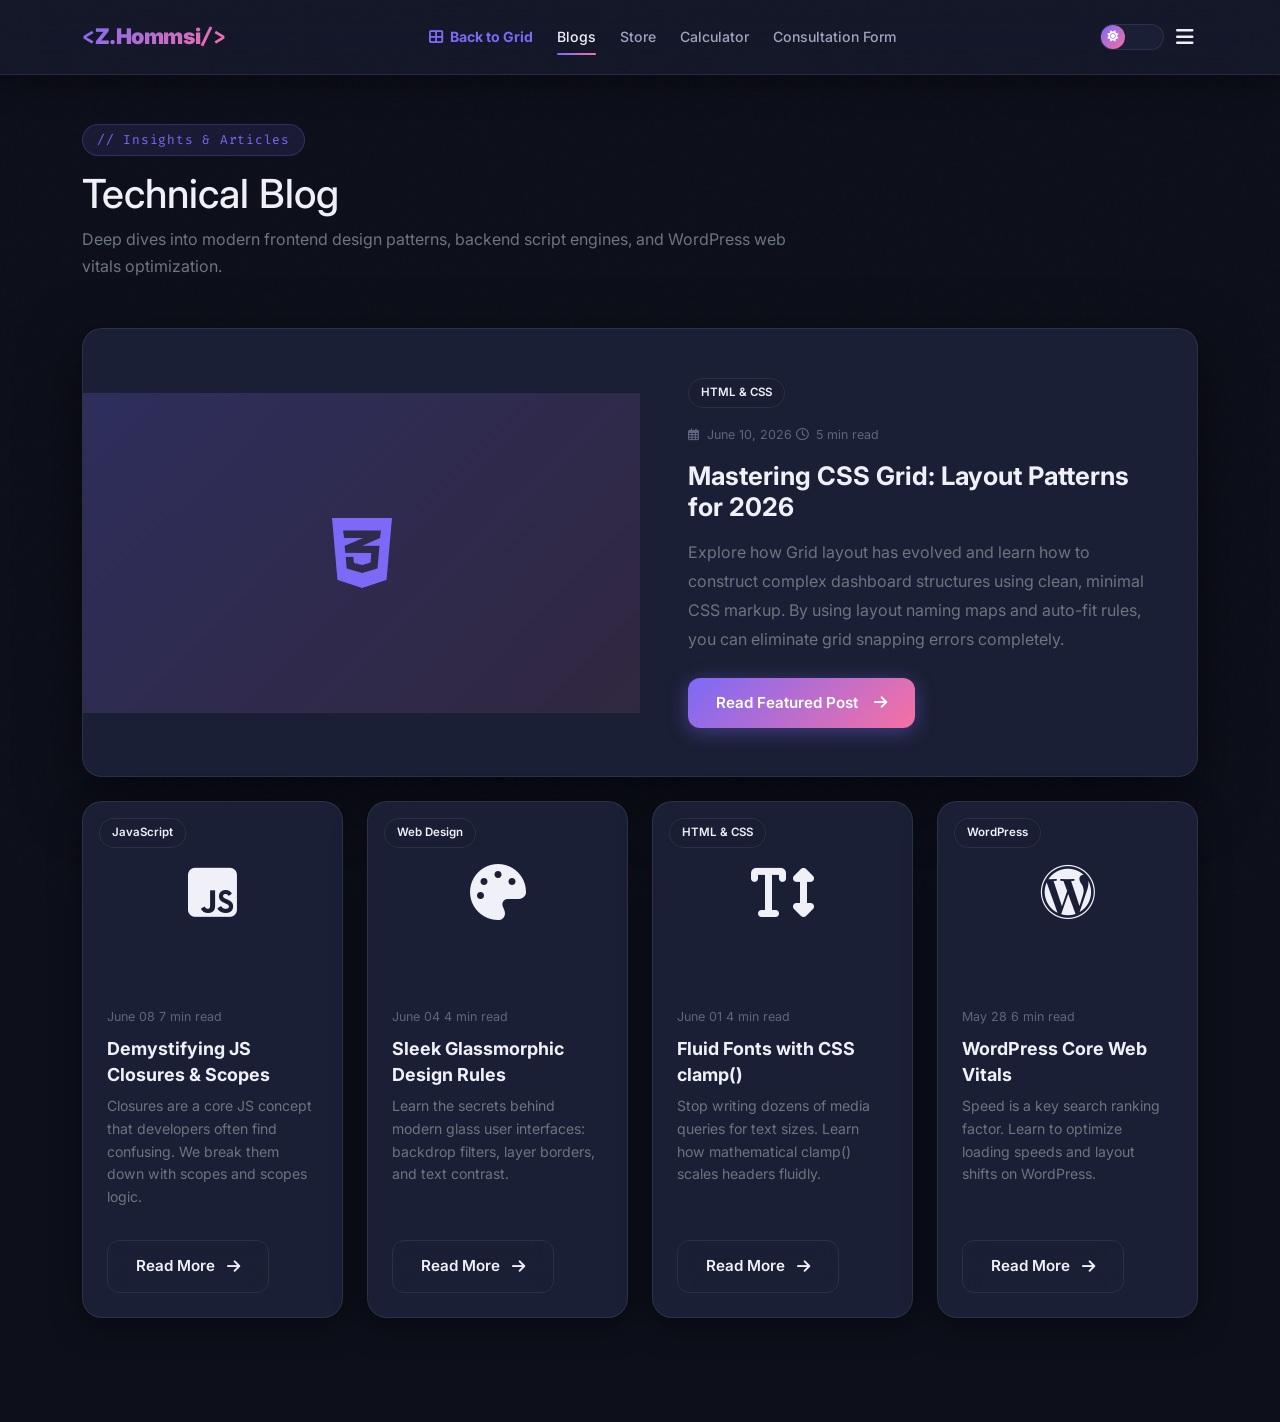
==== commit adac2f15: "fixes" ====
--- a/blog.html
+++ b/blog.html
@@ -12,6 +12,7 @@
     document.documentElement.setAttribute('data-theme', savedTheme);
   </script>
 
+  <link rel="icon" href="images/myPhoto.png" type="image/png" />
   <link rel="stylesheet" href="https://cdnjs.cloudflare.com/ajax/libs/font-awesome/6.5.0/css/all.min.css" />
   <link rel="preconnect" href="https://fonts.googleapis.com" />
   <link rel="preconnect" href="https://fonts.gstatic.com" crossorigin />
--- a/css/style.css
+++ b/css/style.css
@@ -42,6 +42,11 @@
   --shadow: 0 8px 32px rgba(124, 106, 247, 0.12);
   --shadow-lg: 0 20px 60px rgba(124, 106, 247, 0.18);
 }
+html,
+body {
+  overflow-x: hidden;
+  width: 100%;
+}
 
 /* ── Bootstrap Overrides ── */
 .navbar {
@@ -267,6 +272,12 @@
   font-family: var(--font-code);
 }
 
+.nav-links {
+  display: flex;
+  align-items: center;
+  gap: 1rem;
+}
+
 .nav-links a {
   font-size: 0.9rem;
   font-weight: 500;
@@ -302,7 +313,7 @@
   background: var(--bg-card);
   border: 1px solid var(--border-color);
   border-radius: 50px;
-  padding: 6px;
+  /* padding: 6px; */
   cursor: pointer;
   display: flex;
   align-items: center;
@@ -379,1329 +390,1332 @@
   background: var(--bg-glass);
   backdrop-filter: blur(20px);
   border-top: 1px solid var(--border-color);
+  z-index: 999;
 }
 
 .nav-mobile.open {
   display: flex;
-  max-height: 400px;
-}
-
-.nav-mobile a {
-  padding: 14px 24px;
-  color: var(--text-secondary);
-  font-weight: 500;
-  border-bottom: 1px solid var(--border-color);
-  transition: all var(--transition);
-}
-
-.nav-mobile a:hover {
-  color: var(--accent);
-  background: rgba(124, 106, 247, 0.05);
-}
-
-/* ============================================================
+  max-height: 420px;
+}
+  .nav-mobile a:hover {
+    color: var(--accent);
+    background: rgba(124, 106, 247, 0.05);
+  }
+
+  /* ============================================================
    HERO
    ============================================================ */
-.hero {
-  min-height: 100vh;
-  display: flex;
-  align-items: center;
-  position: relative;
-  overflow: hidden;
-  padding-top: 80px;
-}
-
-/* Orbs */
-.hero-bg {
-  position: absolute;
-  inset: 0;
-  overflow: hidden;
-  z-index: 0;
-}
-
-.orb {
-  position: absolute;
-  border-radius: 50%;
-  filter: blur(80px);
-  animation: float 8s ease-in-out infinite;
-}
-
-.orb-1 {
-  width: 600px;
-  height: 600px;
-  background: radial-gradient(circle, rgba(124, 106, 247, 0.2), transparent);
-  top: -200px;
-  right: -100px;
-}
-
-.orb-2 {
-  width: 400px;
-  height: 400px;
-  background: radial-gradient(circle, rgba(247, 112, 164, 0.15), transparent);
-  bottom: -100px;
-  left: -50px;
-  animation-delay: -4s;
-}
-
-@keyframes float {
-
-  0%,
-  100% {
-    transform: translateY(0) scale(1);
-  }
-
-  50% {
-    transform: translateY(-30px) scale(1.03);
-  }
-}
-
-.hero-content {
-  position: relative;
-  z-index: 1;
-}
-
-.hero-badge {
-  display: inline-flex;
-  align-items: center;
-  gap: 8px;
-  background: rgba(124, 106, 247, 0.12);
-  border: 1px solid rgba(124, 106, 247, 0.3);
-  border-radius: 50px;
-  padding: 6px 16px;
-  font-size: 0.82rem;
-  color: var(--accent);
-  font-weight: 500;
-  margin-bottom: 24px;
-  animation: fadeInDown 0.6s ease both;
-}
-
-.hero-badge .dot {
-  width: 6px;
-  height: 6px;
-  background: #22c55e;
-  border-radius: 50%;
-  animation: pulse 2s ease-in-out infinite;
-}
-
-@keyframes pulse {
-
-  0%,
-  100% {
-    opacity: 1;
-    transform: scale(1);
-  }
-
-  50% {
-    opacity: 0.5;
-    transform: scale(1.4);
-  }
-}
-
-.hero-name {
-  font-size: clamp(2.5rem, 5vw, 4rem);
-  font-weight: 900;
-  line-height: 1.1;
-  letter-spacing: -0.03em;
-  margin-bottom: 16px;
-  animation: fadeInUp 0.7s ease 0.1s both;
-}
-
-.hero-role {
-  font-size: clamp(1rem, 2vw, 1.25rem);
-  color: var(--text-secondary);
-  font-weight: 400;
-  margin-bottom: 24px;
-  animation: fadeInUp 0.7s ease 0.2s both;
-}
-
-.hero-role strong {
-  color: var(--accent);
-  font-weight: 600;
-}
-
-.hero-desc {
-  color: var(--text-secondary);
-  font-size: 1rem;
-  max-width: 480px;
-  margin-bottom: 36px;
-  animation: fadeInUp 0.7s ease 0.3s both;
-  line-height: 1.8;
-}
-
-.hero-cta {
-  animation: fadeInUp 0.7s ease 0.4s both;
-}
-
-.btn {
-  display: inline-flex;
-  align-items: center;
-  gap: 8px;
-  padding: 14px 28px;
-  border-radius: var(--radius);
-  font-weight: 600;
-  font-size: 0.95rem;
-  transition: all var(--transition);
-  cursor: pointer;
-  border: none;
-  font-family: var(--font-main);
-}
-
-.btn-primary {
-  background: var(--gradient);
-  color: #fff;
-  box-shadow: 0 4px 20px rgba(124, 106, 247, 0.4);
-}
-
-.btn-primary:hover {
-  transform: translateY(-2px);
-  box-shadow: 0 8px 30px rgba(124, 106, 247, 0.5);
-}
-
-.btn-secondary {
-  background: transparent;
-  color: var(--text-primary);
-  border: 1px solid var(--border-color);
-  backdrop-filter: blur(10px);
-}
-
-.btn-secondary:hover {
-  border-color: var(--accent);
-  color: var(--accent);
-  transform: translateY(-2px);
-}
-
-/* Hero visual side */
-.hero-visual {
-  position: relative;
-  animation: fadeIn 1s ease 0.5s both;
-}
-
-.avatar-ring {
-  position: relative;
-  width: 320px;
-  height: 320px;
-}
-
-.avatar-ring::before {
-  content: '';
-  position: absolute;
-  inset: -4px;
-  border-radius: 50%;
-  background: var(--gradient);
-  animation: spin 8s linear infinite;
-  z-index: 0;
-}
-
-.avatar-ring::after {
-  content: '';
-  position: absolute;
-  inset: 0;
-  border-radius: 50%;
-  background: var(--bg-primary);
-  z-index: 1;
-}
-
-@keyframes spin {
-  to {
-    transform: rotate(360deg);
-  }
-}
-
-.avatar-img {
-  position: absolute;
-  inset: 8px;
-  border-radius: 50%;
-  z-index: 2;
-  overflow: hidden;
-  background: var(--bg-card);
-  display: flex;
-  align-items: center;
-  justify-content: center;
-}
-
-.avatar-img img.avatar-photo {
-  width: 100%;
-  height: 100%;
-  object-fit: cover;
-}
-
-/* ── PLACEHOLDER PHOTO ──────────────────────────────────────
+  .hero {
+    min-height: 100vh;
+    display: flex;
+    align-items: center;
+    position: relative;
+    overflow: hidden;
+    padding-top: 80px;
+  }
+
+  /* Orbs */
+  .hero-bg {
+    position: absolute;
+    inset: 0;
+    overflow: hidden;
+    z-index: 0;
+  }
+
+  .orb {
+    position: absolute;
+    border-radius: 50%;
+    filter: blur(80px);
+    animation: float 8s ease-in-out infinite;
+  }
+
+  .orb-1 {
+    width: 600px;
+    height: 600px;
+    background: radial-gradient(circle, rgba(124, 106, 247, 0.2), transparent);
+    top: -200px;
+    right: -100px;
+  }
+
+  .orb-2 {
+    width: 400px;
+    height: 400px;
+    background: radial-gradient(circle, rgba(247, 112, 164, 0.15), transparent);
+    bottom: -100px;
+    left: -50px;
+    animation-delay: -4s;
+  }
+
+  @keyframes float {
+
+    0%,
+    100% {
+      transform: translateY(0) scale(1);
+    }
+
+    50% {
+      transform: translateY(-30px) scale(1.03);
+    }
+  }
+
+  .hero-content {
+    position: relative;
+    z-index: 1;
+  }
+
+  .hero-badge {
+    display: inline-flex;
+    align-items: center;
+    gap: 8px;
+    background: rgba(124, 106, 247, 0.12);
+    border: 1px solid rgba(124, 106, 247, 0.3);
+    border-radius: 50px;
+    padding: 6px 16px;
+    font-size: 0.82rem;
+    color: var(--accent);
+    font-weight: 500;
+    margin-bottom: 24px;
+    animation: fadeInDown 0.6s ease both;
+  }
+
+  .hero-badge .dot {
+    width: 6px;
+    height: 6px;
+    background: #22c55e;
+    border-radius: 50%;
+    animation: pulse 2s ease-in-out infinite;
+  }
+
+  @keyframes pulse {
+
+    0%,
+    100% {
+      opacity: 1;
+      transform: scale(1);
+    }
+
+    50% {
+      opacity: 0.5;
+      transform: scale(1.4);
+    }
+  }
+
+  .hero-name {
+    font-size: clamp(2.5rem, 5vw, 4rem);
+    font-weight: 900;
+    line-height: 1.1;
+    letter-spacing: -0.03em;
+    margin-bottom: 16px;
+    animation: fadeInUp 0.7s ease 0.1s both;
+  }
+
+  .hero-role {
+    font-size: clamp(1rem, 2vw, 1.25rem);
+    color: var(--text-secondary);
+    font-weight: 400;
+    margin-bottom: 24px;
+    animation: fadeInUp 0.7s ease 0.2s both;
+  }
+
+  .hero-role strong {
+    color: var(--accent);
+    font-weight: 600;
+  }
+
+  .hero-desc {
+    color: var(--text-secondary);
+    font-size: 1rem;
+    max-width: 480px;
+    margin-bottom: 36px;
+    animation: fadeInUp 0.7s ease 0.3s both;
+    line-height: 1.8;
+  }
+
+  .hero-cta {
+    animation: fadeInUp 0.7s ease 0.4s both;
+  }
+
+  .btn {
+    display: inline-flex;
+    align-items: center;
+    gap: 8px;
+    padding: 14px 28px;
+    border-radius: var(--radius);
+    font-weight: 600;
+    font-size: 0.95rem;
+    transition: all var(--transition);
+    cursor: pointer;
+    border: none;
+    font-family: var(--font-main);
+  }
+
+  .btn-primary {
+    background: var(--gradient);
+    color: #fff;
+    box-shadow: 0 4px 20px rgba(124, 106, 247, 0.4);
+  }
+
+  .btn-primary:hover {
+    transform: translateY(-2px);
+    box-shadow: 0 8px 30px rgba(124, 106, 247, 0.5);
+  }
+
+  .btn-secondary {
+    background: transparent;
+    color: var(--text-primary);
+    border: 1px solid var(--border-color);
+    backdrop-filter: blur(10px);
+  }
+
+  .btn-secondary:hover {
+    border-color: var(--accent);
+    color: var(--accent);
+    transform: translateY(-2px);
+  }
+
+  /* Hero visual side */
+  .hero-visual {
+    position: relative;
+    animation: fadeIn 1s ease 0.5s both;
+  }
+
+  .avatar-ring {
+    position: relative;
+    width: 320px;
+    height: 320px;
+  }
+
+  .avatar-ring::before {
+    content: '';
+    position: absolute;
+    inset: -4px;
+    border-radius: 50%;
+    background: var(--gradient);
+    animation: spin 8s linear infinite;
+    z-index: 0;
+  }
+
+  .avatar-ring::after {
+    content: '';
+    position: absolute;
+    inset: 0;
+    border-radius: 50%;
+    background: var(--bg-primary);
+    z-index: 1;
+  }
+
+  @keyframes spin {
+    to {
+      transform: rotate(360deg);
+    }
+  }
+
+  .avatar-img {
+    position: absolute;
+    inset: 8px;
+    border-radius: 50%;
+    z-index: 2;
+    overflow: hidden;
+    background: var(--bg-card);
+    display: flex;
+    align-items: center;
+    justify-content: center;
+  }
+
+  .avatar-img img.avatar-photo {
+    width: 100%;
+    height: 100%;
+    object-fit: cover;
+  }
+
+  /* ── PLACEHOLDER PHOTO ──────────────────────────────────────
    TODO: Replace the SVG placeholder below with your actual photo.
    To do so: add your image file to the project (e.g. assets/photo.jpg)
    and replace the <svg> element with:
    <img src="assets/photo.jpg" alt="Zaenaab Al-Hommsi" style="width:100%;height:100%;object-fit:cover;">
    ─────────────────────────────────────────────────────────── */
-.avatar-placeholder {
-  width: 100%;
-  height: 100%;
-  display: flex;
-  flex-direction: column;
-  align-items: center;
-  justify-content: center;
-  background: linear-gradient(135deg, var(--bg-card), var(--bg-secondary));
-  gap: 8px;
-}
-
-.avatar-placeholder i {
-  font-size: 5rem;
-  background: var(--gradient-text);
-  -webkit-background-clip: text;
-  -webkit-text-fill-color: transparent;
-  background-clip: text;
-}
-
-.avatar-placeholder span {
-  font-size: 0.75rem;
-  color: var(--text-muted);
-  font-family: var(--font-code);
-}
-
-/* Floating badge cards */
-.hero-float-card {
-  position: absolute;
-  background: var(--bg-glass);
-  backdrop-filter: blur(16px);
-  border: 1px solid var(--border-color);
-  border-radius: var(--radius);
-  padding: 10px 16px;
-  display: flex;
-  align-items: center;
-  gap: 8px;
-  font-size: 0.82rem;
-  font-weight: 600;
-  box-shadow: var(--shadow);
-  z-index: 3;
-}
-
-.hero-float-card i {
-  font-size: 1rem;
-}
-
-.card-wp {
-  bottom: 30px;
-  left: -20px;
-  color: #21759b;
-}
-
-.card-wp i {
-  color: #21759b;
-}
-
-.card-code {
-  top: 30px;
-  right: -20px;
-  color: var(--accent);
-}
-
-.card-code i {
-  color: var(--accent);
-}
-
-/* Hero scroll indicator */
-.scroll-hint {
-  position: absolute;
-  bottom: 40px;
-  left: 50%;
-  transform: translateX(-50%);
-  display: flex;
-  flex-direction: column;
-  align-items: center;
-  gap: 8px;
-  color: var(--text-muted);
-  font-size: 0.78rem;
-  font-family: var(--font-code);
-  animation: fadeIn 1.5s ease 1s both;
-}
-
-.scroll-mouse {
-  width: 22px;
-  height: 36px;
-  border: 2px solid var(--text-muted);
-  border-radius: 12px;
-  position: relative;
-}
-
-.scroll-mouse::before {
-  content: '';
-  width: 4px;
-  height: 8px;
-  background: var(--accent);
-  border-radius: 2px;
-  position: absolute;
-  top: 6px;
-  left: 50%;
-  transform: translateX(-50%);
-  animation: scrollDown 1.5s ease-in-out infinite;
-}
-
-@keyframes scrollDown {
-  0% {
-    opacity: 1;
+  .avatar-placeholder {
+    width: 100%;
+    height: 100%;
+    display: flex;
+    flex-direction: column;
+    align-items: center;
+    justify-content: center;
+    background: linear-gradient(135deg, var(--bg-card), var(--bg-secondary));
+    gap: 8px;
+  }
+
+  .avatar-placeholder i {
+    font-size: 5rem;
+    background: var(--gradient-text);
+    -webkit-background-clip: text;
+    -webkit-text-fill-color: transparent;
+    background-clip: text;
+  }
+
+  .avatar-placeholder span {
+    font-size: 0.75rem;
+    color: var(--text-muted);
+    font-family: var(--font-code);
+  }
+
+  /* Floating badge cards */
+  .hero-float-card {
+    position: absolute;
+    background: var(--bg-glass);
+    backdrop-filter: blur(16px);
+    border: 1px solid var(--border-color);
+    border-radius: var(--radius);
+    padding: 10px 16px;
+    display: flex;
+    align-items: center;
+    gap: 8px;
+    font-size: 0.82rem;
+    font-weight: 600;
+    box-shadow: var(--shadow);
+    z-index: 3;
+  }
+
+  .hero-float-card i {
+    font-size: 1rem;
+  }
+
+  .card-wp {
+    bottom: 30px;
+    left: -20px;
+    color: #21759b;
+  }
+
+  .card-wp i {
+    color: #21759b;
+  }
+
+  .card-code {
+    top: 30px;
+    right: -20px;
+    color: var(--accent);
+  }
+
+  .card-code i {
+    color: var(--accent);
+  }
+
+  /* Hero scroll indicator */
+  .scroll-hint {
+    position: absolute;
+    bottom: 40px;
+    left: 50%;
+    transform: translateX(-50%);
+    display: flex;
+    flex-direction: column;
+    align-items: center;
+    gap: 8px;
+    color: var(--text-muted);
+    font-size: 0.78rem;
+    font-family: var(--font-code);
+    animation: fadeIn 1.5s ease 1s both;
+  }
+
+  .scroll-mouse {
+    width: 22px;
+    height: 36px;
+    border: 2px solid var(--text-muted);
+    border-radius: 12px;
+    position: relative;
+  }
+
+  .scroll-mouse::before {
+    content: '';
+    width: 4px;
+    height: 8px;
+    background: var(--accent);
+    border-radius: 2px;
+    position: absolute;
     top: 6px;
-  }
-
-  100% {
-    opacity: 0;
-    top: 18px;
-  }
-}
-
-/* ============================================================
+    left: 50%;
+    transform: translateX(-50%);
+    animation: scrollDown 1.5s ease-in-out infinite;
+  }
+
+  @keyframes scrollDown {
+    0% {
+      opacity: 1;
+      top: 6px;
+    }
+
+    100% {
+      opacity: 0;
+      top: 18px;
+    }
+  }
+
+  /* ============================================================
    ABOUT
    ============================================================ */
-.about {
-  background: var(--bg-secondary);
-}
-
-.stat-card {
-  background: var(--bg-card);
-  border: 1px solid var(--border-color);
-  border-radius: var(--radius);
-  transition: all var(--transition);
-}
-
-.stat-card:hover {
-  border-color: var(--accent);
-  transform: translateY(-4px);
-  box-shadow: 0 8px 24px rgba(124, 106, 247, 0.15);
-}
-
-.stat-num {
-  font-size: 1.8rem;
-  font-weight: 800;
-  background: var(--gradient-text);
-  -webkit-background-clip: text;
-  -webkit-text-fill-color: transparent;
-  background-clip: text;
-}
-
-.stat-label {
-  font-size: 0.82rem;
-  color: var(--text-muted);
-  margin-top: 4px;
-}
-
-.about-text p {
-  color: var(--text-secondary);
-  margin-bottom: 18px;
-  line-height: 1.9;
-}
-
-.interest-tag {
-  background: rgba(124, 106, 247, 0.1);
-  border: 1px solid rgba(124, 106, 247, 0.2);
-  color: var(--accent);
-  padding: 6px 14px;
-  border-radius: 50px;
-  font-size: 0.83rem;
-  font-weight: 500;
-  transition: all var(--transition);
-}
-
-.interest-tag:hover {
-  background: rgba(124, 106, 247, 0.2);
-  transform: translateY(-2px);
-}
-
-/* ============================================================
+  .about {
+    background: var(--bg-secondary);
+  }
+
+  .stat-card {
+    background: var(--bg-card);
+    border: 1px solid var(--border-color);
+    border-radius: var(--radius);
+    transition: all var(--transition);
+  }
+
+  .stat-card:hover {
+    border-color: var(--accent);
+    transform: translateY(-4px);
+    box-shadow: 0 8px 24px rgba(124, 106, 247, 0.15);
+  }
+
+  .stat-num {
+    font-size: 1.8rem;
+    font-weight: 800;
+    background: var(--gradient-text);
+    -webkit-background-clip: text;
+    -webkit-text-fill-color: transparent;
+    background-clip: text;
+  }
+
+  .stat-label {
+    font-size: 0.82rem;
+    color: var(--text-muted);
+    margin-top: 4px;
+  }
+
+  .about-text p {
+    color: var(--text-secondary);
+    margin-bottom: 18px;
+    line-height: 1.9;
+  }
+
+  .interest-tag {
+    background: rgba(124, 106, 247, 0.1);
+    border: 1px solid rgba(124, 106, 247, 0.2);
+    color: var(--accent);
+    padding: 6px 14px;
+    border-radius: 50px;
+    font-size: 0.83rem;
+    font-weight: 500;
+    transition: all var(--transition);
+  }
+
+  .interest-tag:hover {
+    background: rgba(124, 106, 247, 0.2);
+    transform: translateY(-2px);
+  }
+
+  /* ============================================================
    SKILLS
    ============================================================ */
-.skill-category {
-  background: var(--bg-card);
-  border: 1px solid var(--border-color);
-  border-radius: var(--radius-lg);
-  transition: all var(--transition);
-  position: relative;
-  overflow: hidden;
-}
-
-.skill-category::before {
-  content: '';
-  position: absolute;
-  top: 0;
-  left: 0;
-  right: 0;
-  height: 3px;
-  background: var(--gradient);
-  transform: scaleX(0);
-  transform-origin: left;
-  transition: transform var(--transition);
-}
-
-.skill-category:hover::before {
-  transform: scaleX(1);
-}
-
-.skill-category:hover {
-  border-color: rgba(124, 106, 247, 0.3);
-  transform: translateY(-6px);
-  box-shadow: var(--shadow);
-}
-
-.skill-cat-title {
-  font-size: 0.8rem;
-  font-weight: 600;
-  color: var(--text-muted);
-  text-transform: uppercase;
-  letter-spacing: 0.1em;
-  margin-bottom: 20px;
-  display: flex;
-  align-items: center;
-  gap: 8px;
-}
-
-.skill-cat-title i {
-  color: var(--accent);
-}
-
-.skill-name {
-  font-size: 0.9rem;
-  font-weight: 600;
-}
-
-.skill-pct {
-  font-size: 0.82rem;
-  color: var(--accent);
-  font-family: var(--font-code);
-}
-
-.skill-bar {
-  height: 6px;
-  background: var(--border-color);
-  border-radius: 3px;
-  overflow: hidden;
-}
-
-.skill-fill {
-  height: 100%;
-  border-radius: 3px;
-  background: var(--gradient);
-  width: 0;
-  transition: width 1.2s cubic-bezier(0.4, 0, 0.2, 1);
-}
-
-/* Tech icon chips */
-.tech-chip {
-  display: flex;
-  align-items: center;
-  gap: 8px;
-  background: var(--bg-card);
-  border: 1px solid var(--border-color);
-  border-radius: var(--radius);
-  padding: 10px 16px;
-  font-size: 0.88rem;
-  font-weight: 500;
-  transition: all var(--transition);
-  cursor: default;
-}
-
-.tech-chip:hover {
-  border-color: var(--accent);
-  transform: translateY(-3px);
-  box-shadow: 0 6px 20px rgba(124, 106, 247, 0.15);
-}
-
-.tech-chip i {
-  font-size: 1.1rem;
-}
-
-/* ============================================================
+  .skill-category {
+    background: var(--bg-card);
+    border: 1px solid var(--border-color);
+    border-radius: var(--radius-lg);
+    transition: all var(--transition);
+    position: relative;
+    overflow: hidden;
+  }
+
+  .skill-category::before {
+    content: '';
+    position: absolute;
+    top: 0;
+    left: 0;
+    right: 0;
+    height: 3px;
+    background: var(--gradient);
+    transform: scaleX(0);
+    transform-origin: left;
+    transition: transform var(--transition);
+  }
+
+  .skill-category:hover::before {
+    transform: scaleX(1);
+  }
+
+  .skill-category:hover {
+    border-color: rgba(124, 106, 247, 0.3);
+    transform: translateY(-6px);
+    box-shadow: var(--shadow);
+  }
+
+  .skill-cat-title {
+    font-size: 0.8rem;
+    font-weight: 600;
+    color: var(--text-muted);
+    text-transform: uppercase;
+    letter-spacing: 0.1em;
+    margin-bottom: 20px;
+    display: flex;
+    align-items: center;
+    gap: 8px;
+  }
+
+  .skill-cat-title i {
+    color: var(--accent);
+  }
+
+  .skill-name {
+    font-size: 0.9rem;
+    font-weight: 600;
+  }
+
+  .skill-pct {
+    font-size: 0.82rem;
+    color: var(--accent);
+    font-family: var(--font-code);
+  }
+
+  .skill-bar {
+    height: 6px;
+    background: var(--border-color);
+    border-radius: 3px;
+    overflow: hidden;
+  }
+
+  .skill-fill {
+    height: 100%;
+    border-radius: 3px;
+    background: var(--gradient);
+    width: 0;
+    transition: width 1.2s cubic-bezier(0.4, 0, 0.2, 1);
+  }
+
+  /* Tech icon chips */
+  .tech-chip {
+    display: flex;
+    align-items: center;
+    gap: 8px;
+    background: var(--bg-card);
+    border: 1px solid var(--border-color);
+    border-radius: var(--radius);
+    padding: 10px 16px;
+    font-size: 0.88rem;
+    font-weight: 500;
+    transition: all var(--transition);
+    cursor: default;
+  }
+
+  .tech-chip:hover {
+    border-color: var(--accent);
+    transform: translateY(-3px);
+    box-shadow: 0 6px 20px rgba(124, 106, 247, 0.15);
+  }
+
+  .tech-chip i {
+    font-size: 1.1rem;
+  }
+
+  /* ============================================================
    PROJECTS
    ============================================================ */
-.projects {
-  background: var(--bg-secondary);
-}
-
-.projects-header {
-  margin-bottom: 48px;
-}
-
-.project-card {
-  background: var(--bg-card);
-  border: 1px solid var(--border-color);
-  border-radius: var(--radius-lg);
-  overflow: hidden;
-  transition: all var(--transition);
-}
-
-.project-card:hover {
-  transform: translateY(-8px);
-  border-color: rgba(124, 106, 247, 0.4);
-  box-shadow: var(--shadow-lg);
-}
-
-.project-img {
-  height: 200px;
-  position: relative;
-  overflow: hidden;
-}
-
-.project-overlay {
-  position: absolute;
-  inset: 0;
-  background: var(--gradient);
-  opacity: 0;
-  transition: opacity var(--transition);
-  display: flex;
-  align-items: center;
-  justify-content: center;
-  gap: 16px;
-}
-
-.project-card:hover .project-overlay {
-  opacity: 0.95;
-}
-
-.overlay-btn {
-  width: 44px;
-  height: 44px;
-  border-radius: 50%;
-  background: rgba(255, 255, 255, 0.2);
-  border: 2px solid rgba(255, 255, 255, 0.4);
-  color: #fff;
-  display: flex;
-  align-items: center;
-  justify-content: center;
-  font-size: 1rem;
-  cursor: pointer;
-  transition: all var(--transition);
-  text-decoration: none;
-}
-
-.overlay-btn:hover {
-  background: rgba(255, 255, 255, 0.35);
-  transform: scale(1.1);
-}
-
-.project-placeholder-img {
-  width: 100%;
-  height: 100%;
-  display: flex;
-  flex-direction: column;
-  align-items: center;
-  justify-content: center;
-  gap: 12px;
-  font-size: 0.78rem;
-  color: var(--text-muted);
-  font-family: var(--font-code);
-}
-
-.project-placeholder-img i {
-  font-size: 2.5rem;
-}
-
-.project-placeholder-img.p1 {
-  background: linear-gradient(135deg, #1e1b4b, #312e81);
-}
-
-.project-placeholder-img.p2 {
-  background: linear-gradient(135deg, #1a1035, #4a1d96);
-}
-
-.project-placeholder-img.p3 {
-  background: linear-gradient(135deg, #0f1635, #1e3a5f);
-}
-
-.project-placeholder-img.p4 {
-  background: linear-gradient(135deg, #1a1a2e, #16213e);
-}
-
-.project-footer {
-  margin-top: 20px;
-  padding-top: 16px;
-  border-top: 1px solid var(--border-color);
-}
-
-.project-link {
-  font-size: 0.82rem;
-  font-weight: 600;
-  color: var(--accent);
-  transition: all var(--transition);
-  display: inline-flex;
-  align-items: center;
-  gap: 6px;
-}
-
-.project-link:hover {
-  color: var(--accent-hover);
-  gap: 10px;
-}
-
-.project-status {
-  font-size: 0.72rem;
-  padding: 4px 10px;
-  border-radius: 50px;
-  font-weight: 600;
-}
-
-.status-learning {
-  background: rgba(234, 179, 8, 0.12);
-  color: #facc15;
-  border: 1px solid rgba(234, 179, 8, 0.25);
-}
-
-.status-done {
-  background: rgba(34, 197, 94, 0.12);
-  color: #4ade80;
-  border: 1px solid rgba(34, 197, 94, 0.25);
-}
-
-/* ============================================================
+  .projects {
+    background: var(--bg-secondary);
+  }
+
+  .projects-header {
+    margin-bottom: 48px;
+  }
+
+  .project-card {
+    background: var(--bg-card);
+    border: 1px solid var(--border-color);
+    border-radius: var(--radius-lg);
+    overflow: hidden;
+    transition: all var(--transition);
+  }
+
+  .project-card:hover {
+    transform: translateY(-8px);
+    border-color: rgba(124, 106, 247, 0.4);
+    box-shadow: var(--shadow-lg);
+  }
+
+  .project-img {
+    height: 200px;
+    position: relative;
+    overflow: hidden;
+  }
+
+  .project-overlay {
+    position: absolute;
+    inset: 0;
+    background: var(--gradient);
+    opacity: 0;
+    transition: opacity var(--transition);
+    display: flex;
+    align-items: center;
+    justify-content: center;
+    gap: 16px;
+  }
+
+  .project-card:hover .project-overlay {
+    opacity: 0.95;
+  }
+
+  .overlay-btn {
+    width: 44px;
+    height: 44px;
+    border-radius: 50%;
+    background: rgba(255, 255, 255, 0.2);
+    border: 2px solid rgba(255, 255, 255, 0.4);
+    color: #fff;
+    display: flex;
+    align-items: center;
+    justify-content: center;
+    font-size: 1rem;
+    cursor: pointer;
+    transition: all var(--transition);
+    text-decoration: none;
+  }
+
+  .overlay-btn:hover {
+    background: rgba(255, 255, 255, 0.35);
+    transform: scale(1.1);
+  }
+
+  .project-placeholder-img {
+    width: 100%;
+    height: 100%;
+    display: flex;
+    flex-direction: column;
+    align-items: center;
+    justify-content: center;
+    gap: 12px;
+    font-size: 0.78rem;
+    color: var(--text-muted);
+    font-family: var(--font-code);
+  }
+
+  .project-placeholder-img i {
+    font-size: 2.5rem;
+  }
+
+  .project-placeholder-img.p1 {
+    background: linear-gradient(135deg, #1e1b4b, #312e81);
+  }
+
+  .project-placeholder-img.p2 {
+    background: linear-gradient(135deg, #1a1035, #4a1d96);
+  }
+
+  .project-placeholder-img.p3 {
+    background: linear-gradient(135deg, #0f1635, #1e3a5f);
+  }
+
+  .project-placeholder-img.p4 {
+    background: linear-gradient(135deg, #1a1a2e, #16213e);
+  }
+
+  .project-footer {
+    margin-top: 20px;
+    padding-top: 16px;
+    border-top: 1px solid var(--border-color);
+  }
+
+  .project-link {
+    font-size: 0.82rem;
+    font-weight: 600;
+    color: var(--accent);
+    transition: all var(--transition);
+    display: inline-flex;
+    align-items: center;
+    gap: 6px;
+  }
+
+  .project-link:hover {
+    color: var(--accent-hover);
+    gap: 10px;
+  }
+
+  .project-status {
+    font-size: 0.72rem;
+    padding: 4px 10px;
+    border-radius: 50px;
+    font-weight: 600;
+  }
+
+  .status-learning {
+    background: rgba(234, 179, 8, 0.12);
+    color: #facc15;
+    border: 1px solid rgba(234, 179, 8, 0.25);
+  }
+
+  .status-done {
+    background: rgba(34, 197, 94, 0.12);
+    color: #4ade80;
+    border: 1px solid rgba(34, 197, 94, 0.25);
+  }
+
+  /* ============================================================
    WORDPRESS
    ============================================================ */
-.wordpress {
-  background: var(--bg-primary);
-}
-
-.wp-icon {
-  width: 44px;
-  height: 44px;
-  border-radius: var(--radius);
-  background: rgba(33, 117, 155, 0.15);
-  border: 1px solid rgba(33, 117, 155, 0.25);
-  display: flex;
-  align-items: center;
-  justify-content: center;
-  flex-shrink: 0;
-  font-size: 1.1rem;
-  color: #21759b;
-}
-
-.wp-feature-text h4 {
-  font-size: 0.95rem;
-  font-weight: 700;
-  margin-bottom: 4px;
-}
-
-.wp-feature-text p {
-  font-size: 0.88rem;
-  color: var(--text-secondary);
-}
-
-.wp-visual {
-  background: var(--bg-card);
-  border: 1px solid var(--border-color);
-  border-radius: var(--radius-lg);
-  padding: 32px;
-}
-
-.wp-logo-big {
-  font-size: 4rem;
-  color: #21759b;
-  margin-bottom: 16px;
-}
-
-.wp-visual h3 {
-  font-size: 1.3rem;
-  font-weight: 700;
-  margin-bottom: 8px;
-}
-
-.wp-visual p {
-  color: var(--text-secondary);
-  font-size: 0.9rem;
-  margin-bottom: 24px;
-}
-
-.wp-tool {
-  background: rgba(33, 117, 155, 0.1);
-  border: 1px solid rgba(33, 117, 155, 0.2);
-  color: #5ba4c8;
-  padding: 6px 14px;
-  border-radius: 50px;
-  font-size: 0.82rem;
-  font-weight: 500;
-}
-
-/* ============================================================
+  .wordpress {
+    background: var(--bg-primary);
+  }
+
+  .wp-icon {
+    width: 44px;
+    height: 44px;
+    border-radius: var(--radius);
+    background: rgba(33, 117, 155, 0.15);
+    border: 1px solid rgba(33, 117, 155, 0.25);
+    display: flex;
+    align-items: center;
+    justify-content: center;
+    flex-shrink: 0;
+    font-size: 1.1rem;
+    color: #21759b;
+  }
+
+  .wp-feature-text h4 {
+    font-size: 0.95rem;
+    font-weight: 700;
+    margin-bottom: 4px;
+  }
+
+  .wp-feature-text p {
+    font-size: 0.88rem;
+    color: var(--text-secondary);
+  }
+
+  .wp-visual {
+    background: var(--bg-card);
+    border: 1px solid var(--border-color);
+    border-radius: var(--radius-lg);
+    padding: 32px;
+  }
+
+  .wp-logo-big {
+    font-size: 4rem;
+    color: #21759b;
+    margin-bottom: 16px;
+  }
+
+  .wp-visual h3 {
+    font-size: 1.3rem;
+    font-weight: 700;
+    margin-bottom: 8px;
+  }
+
+  .wp-visual p {
+    color: var(--text-secondary);
+    font-size: 0.9rem;
+    margin-bottom: 24px;
+  }
+
+  .wp-tool {
+    background: rgba(33, 117, 155, 0.1);
+    border: 1px solid rgba(33, 117, 155, 0.2);
+    color: #5ba4c8;
+    padding: 6px 14px;
+    border-radius: 50px;
+    font-size: 0.82rem;
+    font-weight: 500;
+  }
+
+  /* ============================================================
    EDUCATION
    ============================================================ */
-.education {
-  background: var(--bg-secondary);
-}
-
-.edu-timeline {
-  position: relative;
-}
-
-.edu-timeline::before {
-  content: '';
-  position: absolute;
-  left: 24px;
-  top: 0;
-  bottom: 0;
-  width: 2px;
-  background: linear-gradient(to bottom, var(--accent), var(--accent-2));
-  border-radius: 2px;
-}
-
-.edu-item {
-  padding-left: 64px;
-  position: relative;
-  padding-bottom: 40px;
-}
-
-.edu-dot {
-  position: absolute;
-  left: 14px;
-  width: 22px;
-  height: 22px;
-  border-radius: 50%;
-  background: var(--gradient);
-  border: 3px solid var(--bg-secondary);
-  top: 4px;
-  flex-shrink: 0;
-  box-shadow: 0 0 0 4px rgba(124, 106, 247, 0.15);
-}
-
-.edu-card {
-  background: var(--bg-card);
-  border: 1px solid var(--border-color);
-  border-radius: var(--radius-lg);
-  padding: 28px;
-  flex: 1;
-  transition: all var(--transition);
-}
-
-.edu-card:hover {
-  border-color: rgba(124, 106, 247, 0.3);
-  box-shadow: var(--shadow);
-  transform: translateX(6px);
-}
-
-.edu-year {
-  font-size: 0.78rem;
-  font-family: var(--font-code);
-  color: var(--accent);
-  font-weight: 600;
-  margin-bottom: 8px;
-}
-
-.edu-title {
-  font-size: 1.1rem;
-  font-weight: 700;
-  margin-bottom: 4px;
-}
-
-.edu-school {
-  color: var(--text-secondary);
-  font-size: 0.9rem;
-  margin-bottom: 14px;
-}
-
-.edu-badge {
-  font-size: 0.75rem;
-  padding: 4px 12px;
-  border-radius: 50px;
-  background: rgba(124, 106, 247, 0.1);
-  color: var(--accent);
-  border: 1px solid rgba(124, 106, 247, 0.2);
-  font-weight: 500;
-}
-
-/* ============================================================
+  .education {
+    background: var(--bg-secondary);
+  }
+
+  .edu-timeline {
+    position: relative;
+  }
+
+  .edu-timeline::before {
+    content: '';
+    position: absolute;
+    left: 24px;
+    top: 0;
+    bottom: 0;
+    width: 2px;
+    background: linear-gradient(to bottom, var(--accent), var(--accent-2));
+    border-radius: 2px;
+  }
+
+  .edu-item {
+    padding-left: 64px;
+    position: relative;
+    padding-bottom: 40px;
+  }
+
+  .edu-dot {
+    position: absolute;
+    left: 14px;
+    width: 22px;
+    height: 22px;
+    border-radius: 50%;
+    background: var(--gradient);
+    border: 3px solid var(--bg-secondary);
+    top: 4px;
+    flex-shrink: 0;
+    box-shadow: 0 0 0 4px rgba(124, 106, 247, 0.15);
+  }
+
+  .edu-card {
+    background: var(--bg-card);
+    border: 1px solid var(--border-color);
+    border-radius: var(--radius-lg);
+    padding: 28px;
+    flex: 1;
+    transition: all var(--transition);
+  }
+
+  .edu-card:hover {
+    border-color: rgba(124, 106, 247, 0.3);
+    box-shadow: var(--shadow);
+    transform: translateX(6px);
+  }
+
+  .edu-year {
+    font-size: 0.78rem;
+    font-family: var(--font-code);
+    color: var(--accent);
+    font-weight: 600;
+    margin-bottom: 8px;
+  }
+
+  .edu-title {
+    font-size: 1.1rem;
+    font-weight: 700;
+    margin-bottom: 4px;
+  }
+
+  .edu-school {
+    color: var(--text-secondary);
+    font-size: 0.9rem;
+    margin-bottom: 14px;
+  }
+
+  .edu-badge {
+    font-size: 0.75rem;
+    padding: 4px 12px;
+    border-radius: 50px;
+    background: rgba(124, 106, 247, 0.1);
+    color: var(--accent);
+    border: 1px solid rgba(124, 106, 247, 0.2);
+    font-weight: 500;
+  }
+
+  /* ============================================================
    CONTACT
    ============================================================ */
-.contact {
-  background: var(--bg-primary);
-}
-
-.contact-link {
-  padding: 18px 20px;
-  background: var(--bg-card);
-  border: 1px solid var(--border-color);
-  border-radius: var(--radius);
-  transition: all var(--transition);
-  display: block;
-}
-
-.contact-link:hover {
-  border-color: var(--accent);
-  transform: translateX(8px);
-  box-shadow: var(--shadow);
-}
-
-.contact-icon {
-  width: 44px;
-  height: 44px;
-  border-radius: var(--radius);
-  background: var(--gradient);
-  display: flex;
-  align-items: center;
-  justify-content: center;
-  font-size: 1.1rem;
-  color: #fff;
-  flex-shrink: 0;
-}
-
-.contact-link-text .label {
-  font-size: 0.75rem;
-  color: var(--text-muted);
-  font-family: var(--font-code);
-  margin-bottom: 2px;
-}
-
-.contact-link-text .value {
-  font-size: 0.95rem;
-  font-weight: 600;
-  color: var(--text-primary);
-}
-
-/* CTA Card */
-.contact-cta {
-  background: var(--bg-card);
-  border: 1px solid var(--border-color);
-  border-radius: var(--radius-lg);
-}
-
-.contact-cta h3 {
-  font-size: 1.4rem;
-  font-weight: 700;
-  margin-bottom: 12px;
-}
-
-.contact-cta p {
-  color: var(--text-secondary);
-  margin-bottom: 28px;
-  line-height: 1.8;
-}
-
-.form-group {
-  display: flex;
-  flex-direction: column;
-  gap: 6px;
-}
-
-.form-group label {
-  font-size: 0.82rem;
-  font-weight: 600;
-  color: var(--text-secondary);
-}
-
-.form-group input,
-.form-group textarea,
-.form-group .form-control {
-  background: var(--bg-secondary);
-  border: 1px solid var(--border-color);
-  border-radius: var(--radius);
-  padding: 12px 16px;
-  color: var(--text-primary);
-  font-family: var(--font-main);
-  font-size: 0.9rem;
-  transition: border-color var(--transition);
-  outline: none;
-  resize: vertical;
-}
-
-.form-group input:focus,
-.form-group textarea:focus,
-.form-group .form-control:focus {
-  border-color: var(--accent);
-  box-shadow: none;
-}
-
-.form-group input::placeholder,
-.form-group textarea::placeholder,
-.form-group .form-control::placeholder {
-  color: var(--text-muted);
-}
-
-/* ============================================================
+  .contact {
+    background: var(--bg-primary);
+  }
+
+  .contact-link {
+    padding: 18px 20px;
+    background: var(--bg-card);
+    border: 1px solid var(--border-color);
+    border-radius: var(--radius);
+    transition: all var(--transition);
+    display: block;
+  }
+
+  .contact-link:hover {
+    border-color: var(--accent);
+    transform: translateX(8px);
+    box-shadow: var(--shadow);
+  }
+
+  .contact-icon {
+    width: 44px;
+    height: 44px;
+    border-radius: var(--radius);
+    background: var(--gradient);
+    display: flex;
+    align-items: center;
+    justify-content: center;
+    font-size: 1.1rem;
+    color: #fff;
+    flex-shrink: 0;
+  }
+
+  .contact-link-text .label {
+    font-size: 0.75rem;
+    color: var(--text-muted);
+    font-family: var(--font-code);
+    margin-bottom: 2px;
+  }
+
+  .contact-link-text .value {
+    font-size: 0.95rem;
+    font-weight: 600;
+    color: var(--text-primary);
+  }
+
+  /* CTA Card */
+  .contact-cta {
+    background: var(--bg-card);
+    border: 1px solid var(--border-color);
+    border-radius: var(--radius-lg);
+  }
+
+  .contact-cta h3 {
+    font-size: 1.4rem;
+    font-weight: 700;
+    margin-bottom: 12px;
+  }
+
+  .contact-cta p {
+    color: var(--text-secondary);
+    margin-bottom: 28px;
+    line-height: 1.8;
+  }
+
+  .form-group {
+    display: flex;
+    flex-direction: column;
+    gap: 6px;
+  }
+
+  .form-group label {
+    font-size: 0.82rem;
+    font-weight: 600;
+    color: var(--text-secondary);
+  }
+
+  .form-group input,
+  .form-group textarea,
+  .form-group .form-control {
+    background: var(--bg-secondary);
+    border: 1px solid var(--border-color);
+    border-radius: var(--radius);
+    padding: 12px 16px;
+    color: var(--text-primary);
+    font-family: var(--font-main);
+    font-size: 0.9rem;
+    transition: border-color var(--transition);
+    outline: none;
+    resize: vertical;
+  }
+
+  .form-group input:focus,
+  .form-group textarea:focus,
+  .form-group .form-control:focus {
+    border-color: var(--accent);
+    box-shadow: none;
+  }
+
+  .form-group input::placeholder,
+  .form-group textarea::placeholder,
+  .form-group .form-control::placeholder {
+    color: var(--text-muted);
+  }
+
+  /* ============================================================
    FOOTER
    ============================================================ */
-footer {
-  background: var(--bg-secondary);
-  border-top: 1px solid var(--border-color);
-}
-
-footer p {
-  color: var(--text-muted);
-  font-size: 0.88rem;
-}
-
-footer p span {
-  color: var(--accent);
-}
-
-footer p a {
-  color: var(--accent);
-  font-weight: 600;
-}
-
-footer p a:hover {
-  color: var(--accent-hover);
-}
-
-/* ============================================================
+  footer {
+    background: var(--bg-secondary);
+    border-top: 1px solid var(--border-color);
+  }
+
+  footer p {
+    color: var(--text-muted);
+    font-size: 0.88rem;
+  }
+
+  footer p span {
+    color: var(--accent);
+  }
+
+  footer p a {
+    color: var(--accent);
+    font-weight: 600;
+  }
+
+  footer p a:hover {
+    color: var(--accent-hover);
+  }
+
+  /* ============================================================
    ANIMATIONS
    ============================================================ */
-@keyframes fadeIn {
-  from {
+  @keyframes fadeIn {
+    from {
+      opacity: 0;
+    }
+
+    to {
+      opacity: 1;
+    }
+  }
+
+  @keyframes fadeInUp {
+    from {
+      opacity: 0;
+      transform: translateY(24px);
+    }
+
+    to {
+      opacity: 1;
+      transform: translateY(0);
+    }
+  }
+
+  @keyframes fadeInDown {
+    from {
+      opacity: 0;
+      transform: translateY(-16px);
+    }
+
+    to {
+      opacity: 1;
+      transform: translateY(0);
+    }
+  }
+
+  .reveal {
     opacity: 0;
-  }
-
-  to {
-    opacity: 1;
-  }
-}
-
-@keyframes fadeInUp {
-  from {
-    opacity: 0;
-    transform: translateY(24px);
-  }
-
-  to {
+    transform: translateY(30px);
+    transition: opacity 0.7s ease, transform 0.7s ease;
+  }
+
+  .reveal.visible {
     opacity: 1;
     transform: translateY(0);
   }
-}
-
-@keyframes fadeInDown {
-  from {
-    opacity: 0;
-    transform: translateY(-16px);
-  }
-
-  to {
-    opacity: 1;
-    transform: translateY(0);
-  }
-}
-
-.reveal {
-  opacity: 0;
-  transform: translateY(30px);
-  transition: opacity 0.7s ease, transform 0.7s ease;
-}
-
-.reveal.visible {
-  opacity: 1;
-  transform: translateY(0);
-}
-
-/* ============================================================
+
+  /* ============================================================
    SHOWCASE
    ============================================================ */
-.showcase {
-  background: var(--bg-secondary);
-}
-
-.showcase-card {
-  background: var(--bg-card);
-  border: 1px solid var(--border-color);
-  border-radius: var(--radius-lg);
-  transition: transform var(--transition), border-color var(--transition), box-shadow var(--transition);
-}
-
-.showcase-icon {
-  width: 56px;
-  height: 56px;
-  border-radius: 12px;
-  display: flex;
-  align-items: center;
-  justify-content: center;
-  font-size: 1.5rem;
-  border: 1px solid rgba(255, 255, 255, 0.05);
-}
-
-.showcase-card h3 {
-  font-size: 1.25rem;
-  font-weight: 700;
-  margin-bottom: 0;
-  color: var(--text-primary);
-}
-
-.showcase-card p {
-  color: var(--text-secondary);
-  font-size: 0.9rem;
-  line-height: 1.6;
-  flex-grow: 1;
-  margin-bottom: 0;
-}
-
-.showcase-card .btn {
-  padding: 10px 20px;
-  font-size: 0.85rem;
-  justify-content: center;
-}
-
-.showcase-card:hover {
-  transform: translateY(-8px);
-  border-color: var(--accent) !important;
-  box-shadow: var(--shadow-lg);
-}
-
-/* ============================================================
+  .showcase {
+    background: var(--bg-secondary);
+  }
+
+  .showcase-card {
+    background: var(--bg-card);
+    border: 1px solid var(--border-color);
+    border-radius: var(--radius-lg);
+    transition: transform var(--transition), border-color var(--transition), box-shadow var(--transition);
+  }
+
+  .showcase-icon {
+    width: 56px;
+    height: 56px;
+    border-radius: 12px;
+    display: flex;
+    align-items: center;
+    justify-content: center;
+    font-size: 1.5rem;
+    border: 1px solid rgba(255, 255, 255, 0.05);
+  }
+
+  .showcase-card h3 {
+    font-size: 1.25rem;
+    font-weight: 700;
+    margin-bottom: 0;
+    color: var(--text-primary);
+  }
+
+  .showcase-card p {
+    color: var(--text-secondary);
+    font-size: 0.9rem;
+    line-height: 1.6;
+    flex-grow: 1;
+    margin-bottom: 0;
+  }
+
+  .showcase-card .btn {
+    padding: 10px 20px;
+    font-size: 0.85rem;
+    justify-content: center;
+  }
+
+  .showcase-card:hover {
+    transform: translateY(-8px);
+    border-color: var(--accent) !important;
+    box-shadow: var(--shadow-lg);
+  }
+
+  /* ============================================================
    RESPONSIVE
    ============================================================ */
 
-/* Medium screens: stack layout, show hamburger, reduce visual sizes */
-@media (max-width: 1000px) {
-  .section {
-    padding: 80px 0;
-  }
-
-  .hero-visual {
-    margin-top: 20px;
-  }
-
-  .hero-visual .avatar-ring {
-    max-width: 280px;
+  /* Medium screens: stack layout, show hamburger, reduce visual sizes */
+  @media (max-width: 1000px) {
+    .section {
+      padding: 80px 0;
+    }
+
+    .hero-visual {
+      margin-top: 20px;
+    }
+
+    .hero-visual .avatar-ring {
+      max-width: 280px;
+      width: 100%;
+    }
+
+    .hero-float-card {
+      display: none;
+    }
+
+    .hero {
+      padding-top: 70px;
+    }
+
+    .avatar-ring {
+      width: 240px;
+      height: 240px;
+    }
+
+    .nav-links {
+      display: none;
+    }
+
+    .hamburger {
+      display: flex;
+    }
+
+    .orb-1 {
+      width: 420px;
+      height: 420px;
+      top: -140px;
+      right: -80px;
+    }
+
+    .orb-2 {
+      width: 260px;
+      height: 260px;
+      bottom: -80px;
+      left: -40px;
+    }
+
+    .contact-link {
+      width: 100%;
+    }
+
+    .nav-mobile {
+      position: absolute;
+      top: 100%;
+      left: 12px;
+      right: 12px;
+      border-radius: 16px;
+      overflow: hidden;
+    }
+
+    .nav-mobile.open {
+      max-height: 420px;
+    }
+  }
+
+  /* Small screens: tighten spacing, stack CTAs, reduce paddings */
+  @media (max-width: 600px) {
+    .section {
+      padding: 48px 0;
+    }
+
+    .hero {
+      padding-top: 60px;
+      min-height: auto;
+    }
+
+    .hero-desc {
+      max-width: 100%;
+    }
+
+    .avatar-ring {
+      width: 200px;
+      height: 200px;
+    }
+
+    .avatar-img img.avatar-photo {
+      object-position: center top;
+    }
+
+    .hero-badge {
+      font-size: 0.75rem;
+      padding: 5px 12px;
+    }
+
+    .orb-1 {
+      width: 320px;
+      height: 320px;
+      top: -120px;
+      right: -60px;
+    }
+
+    .orb-2 {
+      width: 200px;
+      height: 200px;
+      bottom: -70px;
+      left: -30px;
+    }
+
+    .edu-timeline::before {
+      left: 12px;
+    }
+
+    .edu-item {
+      display: block;
+      padding-left: 16px;
+      padding-bottom: 24px;
+    }
+
+    .edu-dot {
+      left: 8px;
+    }
+
+    .contact-cta {
+      padding: 28px;
+    }
+
+    .contact-link {
+      padding: 14px 16px;
+    }
+
+    .project-img {
+      height: 160px;
+    }
+
+    .nav-mobile {
+      left: 10px;
+      right: 10px;
+    }
+  }
+
+  @media (max-width: 480px) {
+    html {
+      font-size: 15px;
+    }
+
+    .section {
+      padding: 36px 0;
+    }
+
+    .hero-name {
+      font-size: 2.3rem;
+    }
+
+    .hero-desc {
+      font-size: 0.95rem;
+    }
+
+    .btn {
+      min-width: 0;
+    }
+
+    .hero-visual {
+      margin-top: 16px;
+    }
+
+    .hero-visual .avatar-ring {
+      width: 180px;
+      height: 180px;
+    }
+
+    .orb-1 {
+      width: 260px;
+      height: 260px;
+      top: -100px;
+      right: -50px;
+    }
+
+    .orb-2 {
+      width: 160px;
+      height: 160px;
+      bottom: -60px;
+      left: -20px;
+    }
+
+    .nav-logo {
+      font-size: 1rem;
+    }
+
+    .card-wp,
+    .card-code {
+      font-size: 0.85rem;
+      padding: 9px 14px;
+    }
+
+    .project-card {
+      border-radius: 18px;
+    }
+
+    .contact-cta {
+      padding: 22px;
+    }
+
+    .footer p {
+      font-size: 0.82rem;
+    }
+  }
+
+  /* ── Custom Tasks Showcase Nav Link ── */
+  .nav-links a.highlight-link {
+    color: var(--accent);
+    font-weight: 700;
+    border: 1px solid rgba(124, 106, 247, 0.2);
+    padding: 6px 14px;
+    border-radius: 50px;
+    background: rgba(124, 106, 247, 0.05);
+    transition: all var(--transition);
+    display: inline-flex;
+    align-items: center;
+    gap: 6px;
+  }
+
+  .nav-links a.highlight-link:hover {
+    background: var(--gradient);
+    color: #fff !important;
+    border-color: transparent;
+    box-shadow: 0 4px 12px rgba(124, 106, 247, 0.25);
+    transform: translateY(-1px);
+  }
+
+  .nav-links a.highlight-link::after {
+    display: none !important;
+  }
+
+  /* ── Custom Project Card Image Styling ── */
+  .project-image {
     width: 100%;
-  }
-
-  .hero-float-card {
-    display: none;
-  }
-
-  .hero {
-    padding-top: 70px;
-  }
-
-  .avatar-ring {
-    width: 240px;
-    height: 240px;
-  }
-
-  .orb-1 {
-    width: 420px;
-    height: 420px;
-    top: -140px;
-    right: -80px;
-  }
-
-  .orb-2 {
-    width: 260px;
-    height: 260px;
-    bottom: -80px;
-    left: -40px;
-  }
-
-  .contact-link {
-    width: 100%;
-  }
-
-  .nav-mobile {
-    position: absolute;
-    top: 100%;
-    left: 12px;
-    right: 12px;
-    border-radius: 16px;
-    overflow: hidden;
-  }
-
-  .nav-mobile.open {
-    max-height: 420px;
-  }
-}
-
-/* Small screens: tighten spacing, stack CTAs, reduce paddings */
-@media (max-width: 600px) {
-  .section {
-    padding: 48px 0;
-  }
-
-  .hero {
-    padding-top: 60px;
-    min-height: auto;
-  }
-
-  .hero-desc {
-    max-width: 100%;
-  }
-
-  .avatar-ring {
-    width: 200px;
-    height: 200px;
-  }
-
-  .avatar-img img.avatar-photo {
-    object-position: center top;
-  }
-
-  .hero-badge {
-    font-size: 0.75rem;
-    padding: 5px 12px;
-  }
-
-  .orb-1 {
-    width: 320px;
-    height: 320px;
-    top: -120px;
-    right: -60px;
-  }
-
-  .orb-2 {
-    width: 200px;
-    height: 200px;
-    bottom: -70px;
-    left: -30px;
-  }
-
-  .edu-timeline::before {
-    left: 12px;
-  }
-
-  .edu-item {
+    height: 100%;
+    object-fit: cover;
+    object-position: top;
     display: block;
-    padding-left: 16px;
-    padding-bottom: 24px;
-  }
-
-  .edu-dot {
-    left: 8px;
-  }
-
-  .contact-cta {
-    padding: 28px;
-  }
-
-  .contact-link {
-    padding: 14px 16px;
-  }
-
-  .project-img {
-    height: 160px;
-  }
-
-  .nav-mobile {
-    left: 10px;
-    right: 10px;
-  }
-}
-
-@media (max-width: 480px) {
-  html {
-    font-size: 15px;
-  }
-
-  .section {
-    padding: 36px 0;
-  }
-
-  .hero-name {
-    font-size: 2.3rem;
-  }
-
-  .hero-desc {
-    font-size: 0.95rem;
-  }
-
-  .btn {
-    min-width: 0;
-  }
-
-  .hero-visual {
-    margin-top: 16px;
-  }
-
-  .hero-visual .avatar-ring {
-    width: 180px;
-    height: 180px;
-  }
-
-  .orb-1 {
-    width: 260px;
-    height: 260px;
-    top: -100px;
-    right: -50px;
-  }
-
-  .orb-2 {
-    width: 160px;
-    height: 160px;
-    bottom: -60px;
-    left: -20px;
-  }
-
-  .nav-logo {
-    font-size: 1rem;
-  }
-
-  .card-wp,
-  .card-code {
-    font-size: 0.85rem;
-    padding: 9px 14px;
-  }
-
-  .project-card {
-    border-radius: 18px;
-  }
-
-  .contact-cta {
-    padding: 22px;
-  }
-
-  .footer p {
-    font-size: 0.82rem;
-  }
-}
-
-/* ── Custom Tasks Showcase Nav Link ── */
-.nav-links a.highlight-link {
-  color: var(--accent);
-  font-weight: 700;
-  border: 1px solid rgba(124, 106, 247, 0.2);
-  padding: 6px 14px;
-  border-radius: 50px;
-  background: rgba(124, 106, 247, 0.05);
-  transition: all var(--transition);
-  display: inline-flex;
-  align-items: center;
-  gap: 6px;
-}
-
-.nav-links a.highlight-link:hover {
-  background: var(--gradient);
-  color: #fff !important;
-  border-color: transparent;
-  box-shadow: 0 4px 12px rgba(124, 106, 247, 0.25);
-  transform: translateY(-1px);
-}
-
-.nav-links a.highlight-link::after {
-  display: none !important;
-}
-
-/* ── Custom Project Card Image Styling ── */
-.project-image {
-  width: 100%;
-  height: 100%;
-  object-fit:cover;
-  object-position: top;
-  display: block;
-  transition: transform var(--transition);
-}
-
-.project-image.contain-logo {
-  object-fit: contain;
-  background-color: var(--bg-card);
-}
-
-.project-card:hover .project-image {
-  transform: scale(1.05);
-}
-
-/* ── Project Card Body & Tags ── */
-.project-title {
-  font-size: 1.1rem;
-  font-weight: 700;
-  margin-bottom: 10px;
-}
-
-.project-desc {
-  font-size: 0.9rem;
-  color: var(--text-secondary);
-  line-height: 1.7;
-}
-
-.project-tag {
-  font-size: 0.72rem;
-  font-weight: 600;
-  padding: 3px 10px;
-  border-radius: 50px;
-  background: rgba(124, 106, 247, 0.12);
-  color: var(--accent);
-  border: 1px solid rgba(124, 106, 247, 0.2);
-}
+    transition: transform var(--transition);
+  }
+
+  .project-image.contain-logo {
+    object-fit: contain;
+    background-color: var(--bg-card);
+  }
+
+  .project-card:hover .project-image {
+    transform: scale(1.05);
+  }
+
+  /* ── Project Card Body & Tags ── */
+  .project-title {
+    font-size: 1.1rem;
+    font-weight: 700;
+    margin-bottom: 10px;
+  }
+
+  .project-desc {
+    font-size: 0.9rem;
+    color: var(--text-secondary);
+    line-height: 1.7;
+  }
+
+  .project-tag {
+    font-size: 0.72rem;
+    font-weight: 600;
+    padding: 3px 10px;
+    border-radius: 50px;
+    background: rgba(124, 106, 247, 0.12);
+    color: var(--accent);
+    border: 1px solid rgba(124, 106, 247, 0.2);
+  }
+
+
+
